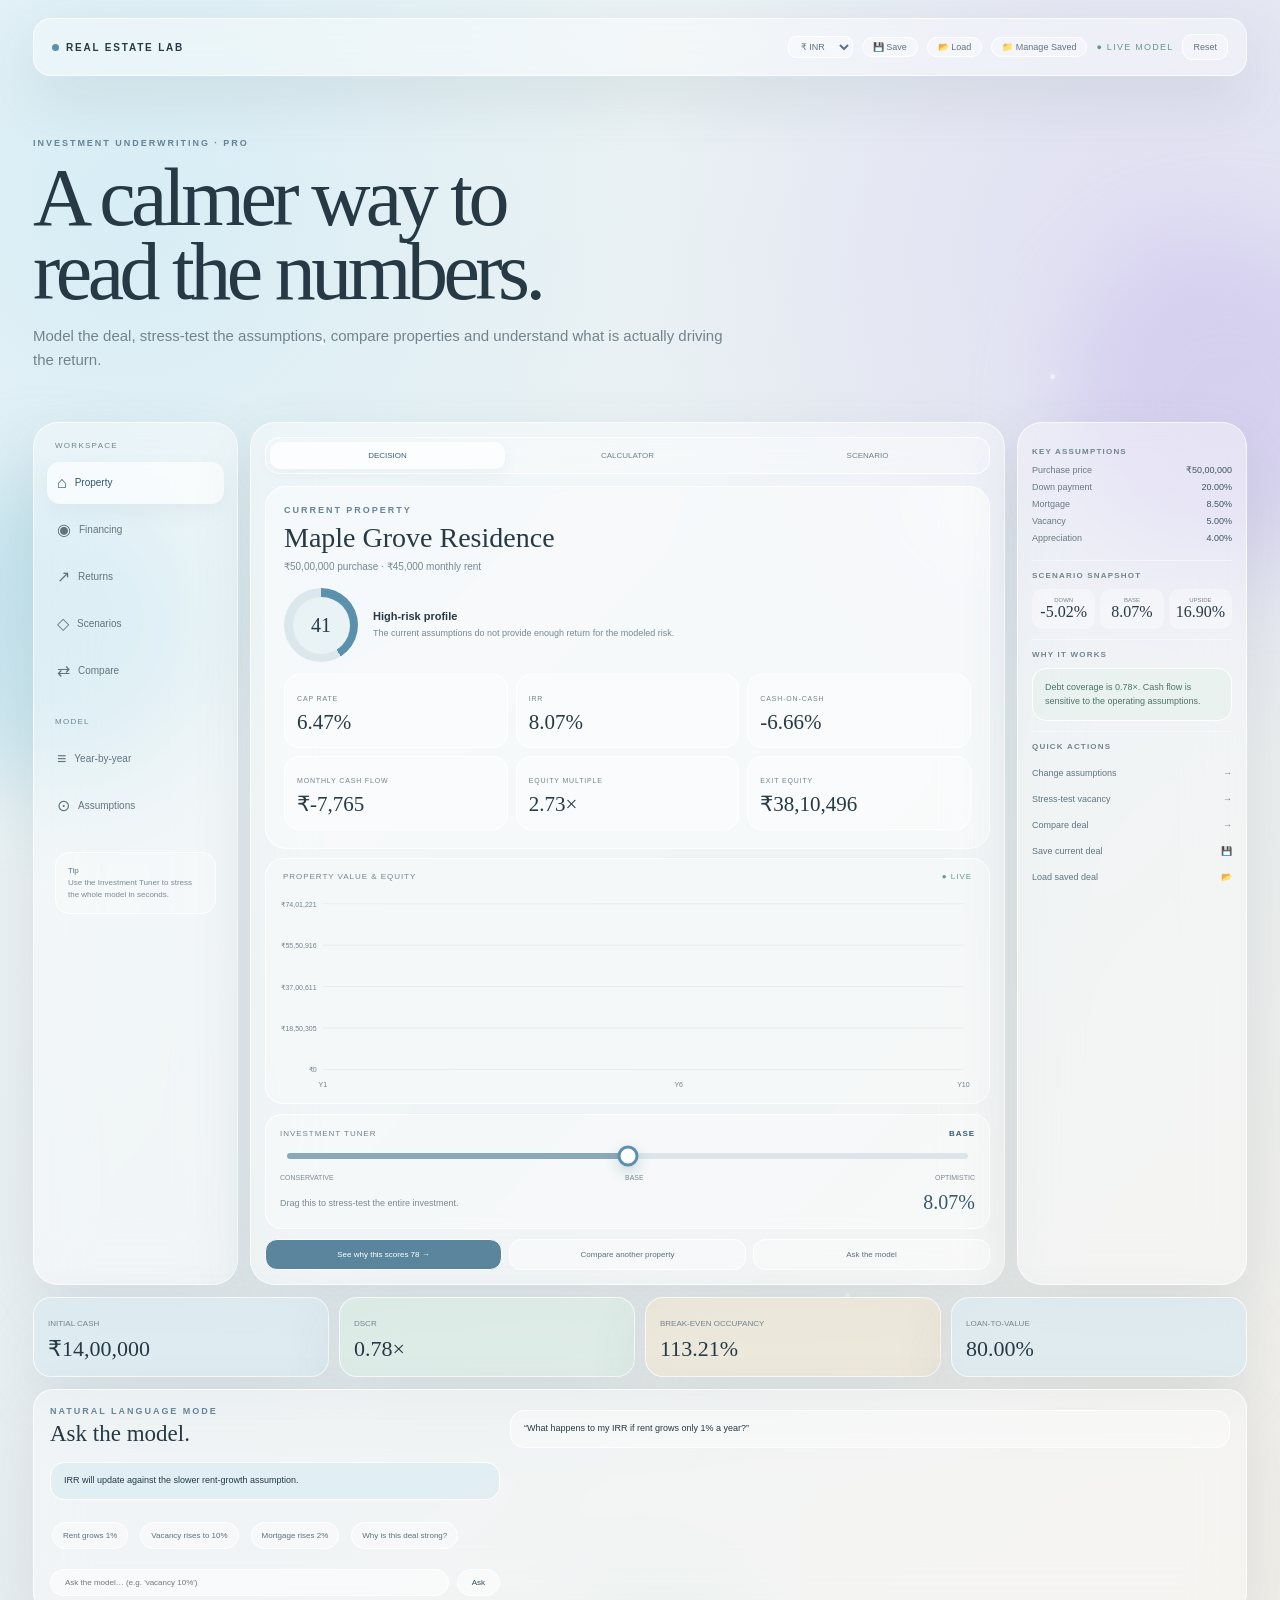
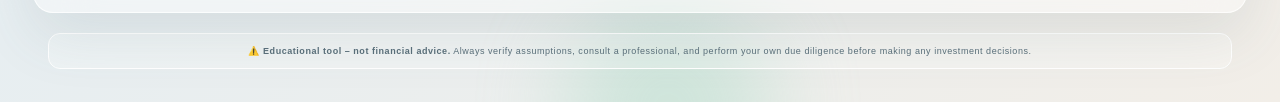
==== index.html @ f10319e3 "Update index.html" ====
<!doctype html>
<html lang="en">
<head>
<meta charset="utf-8">
<meta name="viewport" content="width=device-width,initial-scale=1">
<meta name="description" content="Glass Finance real estate investment underwriting and ROI analyzer.">
<title>Real Estate Investment Analyzer · Glass Finance</title>
<link rel="stylesheet" href="style.css">
</head>
<body>
<div class="scene">
  <div class="orb o1"></div><div class="orb o2"></div><div class="orb o3"></div>
  <div class="particle p1"></div><div class="particle p2"></div><div class="particle p3"></div>
  <div class="particle p4"></div><div class="particle p5"></div>

  <div class="wrap">
    <header class="nav glass">
  <div class="brand"><i></i>REAL ESTATE LAB</div>
  <div class="nav-right">
    <select id="currencySelect" style="background:#ffffff55; border:1px solid #fff; border-radius:8px; padding:4px 8px; font-size:9px; color:#5f7480;">
      <option value="₹">₹ INR</option>
      <option value="$">$ USD</option>
      <option value="€">€ EUR</option>
      <option value="£">£ GBP</option>
    </select>
    <button id="saveDealHeader" class="ghost" style="padding:4px 10px;">💾 Save</button>
    <button id="loadDealHeader" class="ghost" style="padding:4px 10px;">📂 Load</button>
    <button id="manageSaved" class="ghost" style="padding:4px 10px;">📁 Manage Saved</button>
    <span id="saveStatus">● LIVE MODEL</span>
    <button id="reset" class="ghost">Reset</button>
  </div>
</header>

    <section class="hero">
      <div class="eyebrow">INVESTMENT UNDERWRITING · PRO</div>
      <h1>A calmer way to<br>read the numbers.</h1>
      <p>Model the deal, stress-test the assumptions, compare properties and understand what is actually driving the return.</p>
    </section>

    <div class="mobile-tabs">
      <button class="active" data-section="property">⌂<span>Property</span></button>
      <button data-section="finance">◉<span>Finance</span></button>
      <button data-section="returns">↗<span>Returns</span></button>
      <button data-section="scenarios">◇<span>Scenarios</span></button>
      <button data-section="compare">⇄<span>Compare</span></button>
    </div>

    <div class="app-shell">
      <aside class="glass rail">
        <div class="rail-title">WORKSPACE</div>
        <button class="navitem active" data-section="property"><b>⌂</b>Property</button>
        <button class="navitem" data-section="finance"><b>◉</b>Financing</button>
        <button class="navitem" data-section="returns"><b>↗</b>Returns</button>
        <button class="navitem" data-section="scenarios"><b>◇</b>Scenarios</button>
        <button class="navitem" data-section="compare"><b>⇄</b>Compare</button>
        <div class="rail-title lower">MODEL</div>
        <button class="navitem" data-section="yearly"><b>≡</b>Year-by-year</button>
        <button class="navitem" data-section="assumptions"><b>⊙</b>Assumptions</button>
        <div class="rail-hint">Tip<br><span>Use the Investment Tuner to stress the whole model in seconds.</span></div>
      </aside>

      <main class="glass center">
        <div class="mode">
          <button class="modebtn on" data-mode="decision">DECISION</button>
          <button class="modebtn" data-mode="calculator">CALCULATOR</button>
          <button class="modebtn" data-mode="scenario">SCENARIO</button>
        </div>

        <section class="view" data-view="decision">
          <div class="hero-card">
            <div class="eyebrow2">CURRENT PROPERTY</div>
            <div class="deal-title" id="dealTitle">Maple Grove Residence</div>
            <div class="deal-sub" id="dealSub">₹50L purchase · ₹45K monthly rent</div>
            <div class="score-row">
              <div class="score" id="scoreRing"><span id="scoreValue">78</span></div>
              <div class="score-copy"><b id="scoreLabel">Strong investment profile</b><span id="scoreReason">Cash flow, leverage and returns are currently working together.</span></div>
            </div>
            <div class="metrics">
              <div class="metric"><span title="Net Operating Income divided by purchase price">CAP RATE</span><strong id="cap">—</strong></div>
              <div class="metric"><span title="Internal Rate of Return over the hold period">IRR</span><strong id="irr">—</strong></div>
              <div class="metric"><span title="First-year cash flow divided by initial equity">CASH-ON-CASH</span><strong id="coc">—</strong></div>
              <div class="metric"><span title="Average monthly cash flow in year 1">MONTHLY CASH FLOW</span><strong id="cashflow">—</strong></div>
              <div class="metric"><span title="Total cash received divided by total cash invested">EQUITY MULTIPLE</span><strong id="multiple">—</strong></div>
              <div class="metric"><span title="Equity after selling the property at exit">EXIT EQUITY</span><strong id="equity">—</strong></div>
            </div>
          </div>

          <div class="chart-card">
            <div class="chart-head"><span>PROPERTY VALUE & EQUITY</span><span id="chartLabel">● LIVE</span></div>
            <div id="chart" class="chart"></div>
          </div>

          <div class="tuner">
            <div class="controlhead"><span>INVESTMENT TUNER</span><b id="tunerLabel">BASE CASE</b></div>
            <div class="slider"><input id="tuner" type="range" min="0" max="100" value="50" aria-label="Investment scenario tuner"><i class="knob"></i></div>
            <div class="slider-labels"><span>CONSERVATIVE</span><span>BASE</span><span>OPTIMISTIC</span></div>
            <div class="tuner-summary"><span id="tunerText">Drag this to stress-test the entire investment.</span><strong id="tunerIrr">—</strong></div>
          </div>

          <div class="quick-actions">
            <button class="primary" id="whyScore">See why this scores 78 →</button>
            <button id="openCompare">Compare another property</button>
            <button id="askModel">Ask the model</button>
          </div>

          <div id="insightPanel" class="insight-panel hidden"></div>
        </section>

        <section class="view hidden" data-view="calculator">
          <div class="section-heading"><div><span>TRADITIONAL MODEL</span><h2>All assumptions, one place.</h2></div><small>Changes update everything instantly.</small></div>
          <div class="form-grid" id="calculatorFields"></div>
        </section>

        <section class="view hidden" data-view="scenario">
          <div class="section-heading"><div><span>SCENARIO LAB</span><h2>See the range before you commit.</h2></div><small>Conservative · Base · Optimistic</small></div>
          <div id="scenarioCards" class="scenario-grid"></div>
          <div class="sensitivity glass-inset">
            <div class="section-heading compact"><div><span>SENSITIVITY</span><h3>What moves the return most?</h3></div></div>
            <div id="sensitivityRows"></div>
          </div>
        </section>

        <section class="view hidden" data-view="compare">
          <div class="section-heading"><div><span>DEAL COMPARISON</span><h2>Which property wins?</h2></div><button id="copyDeal" class="smallbtn">Copy current deal</button></div>
          <div class="compare-grid">
            <div class="property-card">
              <div class="property-head"><span>PROPERTY A</span><button data-edit="A">Edit</button></div>
              <h3 id="compareAName">Current Property</h3>
              <div class="compare-metrics">
                <div><span>IRR</span><b id="aIrr">—</b></div><div><span>CAP</span><b id="aCap">—</b></div><div><span>CASH FLOW</span><b id="aCash">—</b></div><div><span>EQUITY</span><b id="aEquity">—</b></div>
              </div>
            </div>
            <div class="property-card">
              <div class="property-head"><span>PROPERTY B</span><button data-edit="B">Edit</button></div>
              <h3 id="compareBName">Harbor View</h3>
              <div class="compare-metrics">
                <div><span>IRR</span><b id="bIrr">—</b></div><div><span>CAP</span><b id="bCap">—</b></div><div><span>CASH FLOW</span><b id="bCash">—</b></div><div><span>EQUITY</span><b id="bEquity">—</b></div>
              </div>
            </div>
          </div>
          <div class="winner" id="winner">Analyzing both deals…</div>
        </section>

        <section class="view hidden" data-view="yearly">
          <div class="section-heading"><div><span>MODEL OUTPUT</span><h2>Year-by-year underwriting.</h2></div><small id="yearCount">—</small></div>
          <div class="table-scroll"><table><thead><tr><th>Year</th><th>Property</th><th>Gross Rent</th><th>NOI</th><th>Debt Balance</th><th>Equity</th><th>Cash Flow</th></tr></thead><tbody id="rows"></tbody></table></div>
          <div class="chart-card" style="margin-top:15px;">
            <div class="chart-head"><span>ANNUAL CASH FLOW & NOI</span><span id="chart2Label">● LIVE</span></div>
            <div id="chart2" class="chart"></div>
          </div>
        </section>

        <section class="view hidden" data-view="assumptions">
          <div class="section-heading"><div><span>ASSUMPTION MAP</span><h2>Everything driving the model.</h2></div></div>
          <div class="assumption-map" id="assumptionMap"></div>
        </section>
      </main>

      <aside class="glass right">
        <div class="right-section">
          <h3>KEY ASSUMPTIONS</h3>
          <div id="keyAssumptions"></div>
        </div>
        <div class="right-section">
          <h3>SCENARIO SNAPSHOT</h3>
          <div class="mini-scenarios" id="miniScenarios"></div>
        </div>
        <div class="right-section">
          <h3>WHY IT WORKS</h3>
          <div class="insight" id="whyItWorks">Calculating…</div>
        </div>
        <div class="right-section">
          <h3>QUICK ACTIONS</h3>
          <button class="right-action" data-jump="calculator">Change assumptions <b>→</b></button>
          <button class="right-action" data-jump="scenario">Stress-test vacancy <b>→</b></button>
          <button class="right-action" data-jump="compare">Compare deal <b>→</b></button>
          <button class="right-action" id="saveDeal">Save current deal <b>💾</b></button>
          <button class="right-action" id="loadDeal">Load saved deal <b>📂</b></button>
        </div>
      </aside>
    </div>

    <div class="bottom-metrics">
      <div class="glass tile blue"><span title="Total cash invested upfront">INITIAL CASH</span><strong id="initialCash">—</strong></div>
      <div class="glass tile green"><span title="Debt Service Coverage Ratio (NOI / debt service)">DSCR</span><strong id="dscr">—</strong></div>
      <div class="glass tile gold"><span title="Minimum occupancy needed to break even">BREAK-EVEN OCCUPANCY</span><strong id="breakEven">—</strong></div>
      <div class="glass tile blue"><span title="Loan amount divided by purchase price">LOAN-TO-VALUE</span><strong id="ltv">—</strong></div>
    </div>

    <div class="natural glass">
      <div><div class="eyebrow2">NATURAL LANGUAGE MODE</div><h3>Ask the model.</h3></div>
      <div class="question" id="questionText">“What happens to my IRR if rent grows only 1% a year?”</div>
      <div class="answer" id="answerText">IRR will update against the slower rent-growth assumption.</div>
      <div class="chips" style="display:flex; gap:8px; flex-wrap:wrap; margin-top:10px;">
        <button data-query="rent">Rent grows 1%</button>
        <button data-query="vacancy">Vacancy rises to 10%</button>
        <button data-query="rate">Mortgage rises 2%</button>
        <button data-query="why">Why is this deal strong?</button>
      </div>
      <div style="display:flex; gap:8px; margin-top:8px;">
        <input id="chatInput" type="text" placeholder="Ask the model… (e.g. 'vacancy 10%')" style="flex:1; border:1px solid #fff; background:#ffffff80; border-radius:18px; padding:8px 14px; font-size:8px; color:#314b58; outline:none;">
        <button id="chatSend" style="border:1px solid #fff; background:#ffffff80; border-radius:18px; padding:8px 14px; font-size:8px; color:#314b58; cursor:pointer;">Ask</button>
      </div>
    </div>

    <div class="note" style="background:#ffffff40; border-radius:12px; padding:12px; margin-top:20px; border:1px solid #fff; text-align:center; font-size:9px; color:#5a6f7a;">
      <strong>⚠️ Educational tool – not financial advice.</strong> Always verify assumptions, consult a professional, and perform your own due diligence before making any investment decisions.
    </div>
  </div>
</div>

<div id="modal" class="modal hidden"><div class="modal-backdrop"></div><div class="modal-card glass"><button id="closeModal" class="close">×</button><div id="modalContent"></div></div></div>
<script src="script.js"></script>
</body>
</html>
---- style.css ----
html, body {
  overflow-x: hidden;
  margin: 0;
  padding: 0;
}
.scene {
  min-height: 100vh;
  overflow: hidden;
}
.wrap {
  padding: 18px 18px 0 18px; /* reduce bottom padding */
}
.note {
  margin-bottom: 10px; /* reduce margin */
}
*{box-sizing:border-box}
:root{--ink:#263944;--muted:#73838c;--blue:#5c91ad;--green:#649b84;--gold:#a47b48;--line:#ffffffb8;--glass:#ffffff58;--soft:#e9f2f5}
body{margin:0;color:var(--ink);font-family:-apple-system,BlinkMacSystemFont,"Segoe UI",sans-serif;background:#e9f1f5}
button,input{font:inherit}
.scene{min-height:100vh;position:relative;overflow:hidden;background:radial-gradient(circle at 10% 12%,#d7edf5 0,transparent 28%),radial-gradient(circle at 91% 15%,#e0def3 0,transparent 28%),linear-gradient(135deg,#edf5f7,#e7eef1 55%,#f2eee8)}
.orb{position:absolute;border-radius:50%;filter:blur(45px);opacity:.42;pointer-events:none}.o1{width:310px;height:310px;background:#9dd4e7;left:-100px;top:28%;animation:d1 18s ease-in-out infinite alternate}.o2{width:330px;height:330px;background:#c6b9eb;right:-110px;top:14%;animation:d2 22s ease-in-out infinite alternate}.o3{width:210px;height:210px;background:#a5d8c3;left:44%;bottom:-110px;animation:d3 20s ease-in-out infinite alternate}
@keyframes d1{to{transform:translate(270px,-70px) scale(1.2)}}@keyframes d2{to{transform:translate(-230px,160px) scale(1.1)}}@keyframes d3{to{transform:translate(100px,-170px)}}
.particle{position:absolute;width:5px;height:5px;border-radius:50%;background:#fff8;box-shadow:0 0 12px #fff;animation:float 14s linear infinite}.p1{left:12%;top:70%}.p2{left:25%;top:20%;animation-duration:17s}.p3{left:66%;top:76%;animation-duration:15s}.p4{left:82%;top:22%;animation-duration:19s}.p5{left:53%;top:45%;animation-duration:18s}
@keyframes float{0%{transform:translateY(40px) translateX(0);opacity:0}15%{opacity:.8}85%{opacity:.55}100%{transform:translateY(-180px) translateX(35px);opacity:0}}
.wrap{position:relative;z-index:2;max-width:1250px;margin:auto;padding:18px}.glass{background:rgba(255,255,255,.39);border:1px solid var(--line);backdrop-filter:blur(28px);-webkit-backdrop-filter:blur(28px);box-shadow:0 22px 60px rgba(70,96,110,.12)}
.nav{height:58px;border-radius:18px;display:flex;align-items:center;justify-content:space-between;padding:0 18px}.brand{font-size:10px;font-weight:800;letter-spacing:.18em}.brand i{display:inline-block;width:7px;height:7px;border-radius:50%;background:var(--blue);margin-right:7px}.nav-right{display:flex;gap:9px;align-items:center}.nav-right span{font-size:9px;letter-spacing:.14em;color:var(--green)}.ghost,.smallbtn{border:1px solid #fff;background:#ffffff55;color:#5f7480;border-radius:10px;padding:7px 10px;font-size:9px;cursor:pointer}
.hero{padding:62px 0 34px}.eyebrow,.eyebrow2{font-size:9px;letter-spacing:.22em;color:#668596;font-weight:800}.hero h1{font:400 clamp(50px,7vw,82px)/.9 Georgia,serif;letter-spacing:-.055em;margin:13px 0}.hero p{max-width:700px;color:var(--muted);line-height:1.65;font-size:15px}
.app-shell{display:grid;grid-template-columns:205px minmax(0,1fr) 230px;gap:12px}.rail,.right,.center{border-radius:25px}.rail{padding:13px}.rail-title{font-size:8px;letter-spacing:.16em;color:#71838d;margin:5px 8px 12px}.rail-title.lower{margin-top:25px}.navitem{display:block;width:100%;border:0;text-align:left;padding:12px 10px;border-radius:13px;font-size:10px;color:#62747e;background:transparent;margin-bottom:4px;cursor:pointer}.navitem b{font-size:16px;margin-right:8px;font-weight:400;vertical-align:-2px}.navitem.active,.navitem:hover{background:#ffffffa8;color:#31566b;box-shadow:0 8px 20px #59788812}.rail-hint{margin:25px 8px 0;padding:12px;border-radius:14px;background:#ffffff45;border:1px solid #fff;font-size:8px;color:#597888;line-height:1.5}.rail-hint span{color:#7b8a92}
.center{padding:14px;min-width:0}.mode{display:flex;gap:5px;background:#ffffff45;border:1px solid #fff;padding:4px;border-radius:14px;margin-bottom:12px}.modebtn{flex:1;border:0;background:transparent;border-radius:10px;padding:9px;font-size:8px;color:#71818b;cursor:pointer}.modebtn.on{background:#ffffffb8;color:#355e74;box-shadow:0 5px 15px #536f7e10}
.hero-card{padding:18px;border-radius:21px;background:#ffffff62;border:1px solid #fff;position:relative;overflow:hidden}.hero-card:after{content:"";position:absolute;width:160px;height:160px;border-radius:50%;background:#fff6;filter:blur(35px);right:-70px;top:-70px;pointer-events:none}.deal-title{font:400 28px Georgia,serif;margin:7px 0}.deal-sub{font-size:10px;color:#788891}.score-row{display:flex;align-items:center;gap:15px;margin-top:16px}.score{width:74px;height:74px;border-radius:50%;background:conic-gradient(var(--blue) 0 78%,#dce7eb 78%);display:grid;place-items:center;position:relative;transition:.5s}.score:after{content:"";position:absolute;width:57px;height:57px;border-radius:50%;background:#e9f2f5}.score span{position:relative;z-index:2;font:400 20px Georgia,serif}.score-copy b{display:block;font-size:11px}.score-copy span{font-size:9px;color:#778892}.metrics{display:grid;grid-template-columns:repeat(3,1fr);gap:8px;margin-top:12px}.metric{padding:12px;border-radius:15px;background:#ffffff55;border:1px solid #fff;transition:.3s}.metric:hover{transform:translateY(-2px);background:#ffffff78}.metric span{font-size:7px;letter-spacing:.12em;color:#73838c}.metric strong{display:block;font:400 21px Georgia,serif;margin-top:5px;white-space:nowrap;overflow:hidden;text-overflow:ellipsis}
.chart-card{margin-top:9px;border-radius:18px;background:#ffffff48;border:1px solid #fff;padding:10px}.chart-head{display:flex;justify-content:space-between;padding:3px 7px 7px;font-size:8px;letter-spacing:.12em;color:#72848d}.chart-head span:last-child{color:var(--green)}.chart{height:205px}.chart svg{width:100%;height:100%}.gridline{stroke:#66818e20}.path,.eq{fill:none;stroke-linecap:round;stroke-linejoin:round;stroke-dasharray:1000;stroke-dashoffset:1000;animation:draw 4.5s ease-out infinite alternate}.path{stroke:var(--blue);stroke-width:4;filter:drop-shadow(0 3px 7px #5c91ad55)}.eq{stroke:var(--green);stroke-width:3;animation-delay:.45s}@keyframes draw{to{stroke-dashoffset:0}}
.tuner{margin-top:10px;padding:14px;border-radius:16px;background:#ffffff55;border:1px solid #fff}.controlhead{display:flex;justify-content:space-between;font-size:8px;letter-spacing:.12em;color:#71818a}.controlhead b{color:#355e74}.slider{height:6px;border-radius:6px;background:linear-gradient(90deg,#8aa9ba 0 50%,#dce6ea 50%);margin:15px 7px;position:relative}.slider input{position:absolute;inset:-10px 0;width:100%;opacity:0;cursor:pointer}.knob{position:absolute;left:50%;top:50%;transform:translate(-50%,-50%);width:21px;height:21px;border-radius:50%;background:#fff;border:3px solid var(--blue);box-shadow:0 5px 13px #4f788a44;pointer-events:none}.slider-labels{display:flex;justify-content:space-between;font-size:7px;color:#7b8991}.tuner-summary{display:flex;justify-content:space-between;gap:12px;align-items:center;margin-top:10px;font-size:9px;color:#778892}.tuner-summary strong{font:400 20px Georgia,serif;color:#365b6e}.quick-actions{display:grid;grid-template-columns:1fr 1fr 1fr;gap:7px;margin-top:10px}.quick-actions button{border:1px solid #fff;background:#ffffff5c;border-radius:12px;padding:10px;color:#5d707b;font-size:8px;cursor:pointer}.quick-actions .primary{background:#5a859c;color:white}
.right{padding:14px}.right-section{padding:10px 0;border-bottom:1px solid #fff7}.right-section:last-child{border:0}.right h3{font-size:8px;letter-spacing:.15em;color:#72848d;margin:0 0 9px}.field{display:flex;justify-content:space-between;align-items:center;font-size:9px;color:#687983;margin:7px 0}.field b{font-weight:500;color:#3f5663}.insight{padding:12px;border-radius:14px;background:#e5f1ec9e;border:1px solid #fff;color:#4c7565;font-size:9px;line-height:1.5}.right-action{display:flex;justify-content:space-between;width:100%;border:0;background:transparent;color:#5f7580;font-size:9px;padding:8px 0;cursor:pointer}.right-action b{font-weight:500}
.bottom-metrics{display:grid;grid-template-columns:repeat(4,1fr);gap:10px;margin-top:12px}.tile{padding:14px;border-radius:18px}.tile span{font-size:8px;color:#74858e}.tile strong{display:block;font:400 22px Georgia,serif;margin-top:6px}.tile.blue{background:#dcebf1b8}.tile.green{background:#dcece5b8}.tile.gold{background:#eee6d5b8}
.natural{margin-top:12px;border-radius:20px;padding:16px;display:grid;grid-template-columns:1fr 1.6fr;gap:10px;align-items:center}.natural h3{font:400 23px Georgia,serif;margin:5px 0}.question,.answer{padding:11px 13px;border-radius:14px;font-size:9px;line-height:1.5}.question{background:#ffffff5d;border:1px solid #fff}.answer{background:#dcecf1b8;border:1px solid #fff}.chips{grid-column:1/-1}.chips button{border:1px solid #fff;background:#ffffff5d;color:#5d707b;border-radius:18px;padding:8px 10px;font-size:8px;margin:2px;cursor:pointer}
.section-heading{display:flex;justify-content:space-between;align-items:end;margin:4px 4px 14px}.section-heading>div>span{font-size:8px;letter-spacing:.16em;color:#71838d}.section-heading h2{font:400 29px Georgia,serif;margin:5px 0 0}.section-heading h3{font:400 22px Georgia,serif;margin:5px 0 0}.section-heading small{font-size:8px;color:#788992}.section-heading.compact{margin-bottom:8px}
.form-grid{display:grid;grid-template-columns:repeat(2,1fr);gap:10px}.form-section{padding:15px;border-radius:17px;background:#ffffff55;border:1px solid #fff}.form-section h3{font-size:8px;letter-spacing:.15em;color:#6d8290;margin:0 0 12px}.input-row{margin-bottom:9px}.input-row label{display:block;font-size:8px;color:#6d7f89;margin-bottom:5px}.input-row input{width:100%;border:1px solid #fff;background:#ffffff80;color:#314b58;border-radius:10px;padding:9px;outline:none}.input-row input:focus{background:#fff;border-color:#9db8c5}
.scenario-grid{display:grid;grid-template-columns:repeat(3,1fr);gap:9px}.scenario-card{padding:16px;border-radius:19px;background:#ffffff58;border:1px solid #fff}.scenario-card h3{font:400 23px Georgia,serif;margin:0 0 4px}.scenario-card .big{font:400 31px Georgia,serif;margin:10px 0 2px}.scenario-card small{font-size:8px;color:#74858e}.scenario-row{display:flex;justify-content:space-between;border-top:1px solid #fff9;padding:8px 0;font-size:8px;color:#71818b}.scenario-row b{color:#3d5562}.glass-inset{margin-top:10px;padding:14px;border-radius:19px;background:#ffffff38;border:1px solid #fff}.sensitivity-row{display:grid;grid-template-columns:150px 1fr 70px;gap:10px;align-items:center;margin:9px 0;font-size:8px;color:#687a84}.bar{height:7px;border-radius:7px;background:#dbe6ea;overflow:hidden}.bar i{display:block;height:100%;background:var(--blue);border-radius:7px}
.compare-grid{display:grid;grid-template-columns:1fr 1fr;gap:10px}.property-card{padding:17px;border-radius:20px;background:#ffffff55;border:1px solid #fff}.property-head{display:flex;justify-content:space-between;font-size:8px;letter-spacing:.13em;color:#71838d}.property-head button{border:0;background:transparent;color:#557b8f;font-size:8px}.property-card h3{font:400 25px Georgia,serif;margin:9px 0 15px}.compare-metrics{display:grid;grid-template-columns:1fr 1fr;gap:8px}.compare-metrics div{padding:11px;border-radius:13px;background:#ffffff55}.compare-metrics span{font-size:7px;color:#74858e}.compare-metrics b{display:block;font:400 20px Georgia,serif;margin-top:4px}.winner{margin-top:10px;padding:13px;border-radius:15px;background:#dcece5b8;color:#4d7565;font-size:9px}
.table-scroll{overflow:auto;border:1px solid #fff;border-radius:14px;background:#ffffff45}table{width:100%;border-collapse:collapse;min-width:680px;font-size:8px}th,td{padding:11px 8px;border-bottom:1px solid #fff9;text-align:right}th:first-child,td:first-child{text-align:left}th{color:#6f818b;background:#ffffff35;font-weight:500}td{color:#405762}tr:last-child td{border-bottom:0}
.assumption-map{display:grid;grid-template-columns:repeat(2,1fr);gap:9px}.assump{padding:13px;border-radius:16px;background:#ffffff55;border:1px solid #fff}.assump h3{font-size:8px;letter-spacing:.13em;color:#71838d;margin:0 0 10px}.assump-row{display:flex;justify-content:space-between;padding:6px 0;border-bottom:1px solid #fff8;font-size:8px}.assump-row:last-child{border:0}
.mini-scenarios{display:grid;grid-template-columns:repeat(3,1fr);gap:5px}.mini{padding:8px 5px;border-radius:10px;background:#ffffff55;text-align:center}.mini span{display:block;font-size:6px;color:#74858e}.mini b{font:400 16px Georgia,serif}.note{text-align:center;color:#7a8991;font-size:8px;letter-spacing:.06em;margin:15px}.hidden{display:none!important}
.mobile-tabs{display:none}.modal{position:fixed;inset:0;z-index:50}.modal-backdrop{position:absolute;inset:0;background:#31495555;backdrop-filter:blur(8px)}.modal-card{position:relative;max-width:560px;margin:12vh auto;padding:24px;border-radius:24px}.close{position:absolute;right:14px;top:12px;border:0;background:#ffffff66;border-radius:50%;width:28px;height:28px;color:#55717f;cursor:pointer}.modal-card h2{font:400 30px Georgia,serif;margin:0 0 9px}.modal-card p{font-size:10px;color:#6f818b;line-height:1.7}.modal-card ul{font-size:10px;color:#536b77;line-height:1.9}
@media(max-width:1050px){.app-shell{grid-template-columns:180px minmax(0,1fr)}.right{display:none}.bottom-metrics{grid-template-columns:repeat(4,1fr)}}
@media(max-width:760px){.wrap{padding:12px}.hero{padding:45px 0 27px}.app-shell{display:block}.rail{display:none}.mobile-tabs{display:flex;gap:5px;margin-bottom:9px;overflow:auto}.mobile-tabs button{flex:1;min-width:65px;border:1px solid #fff;background:#ffffff55;color:#647782;border-radius:12px;padding:8px 5px;font-size:14px}.mobile-tabs button span{display:block;font-size:7px;margin-top:3px}.mobile-tabs button.active{background:#ffffffb8;color:#355e74}.metrics{grid-template-columns:repeat(2,1fr)}.quick-actions{grid-template-columns:1fr}.bottom-metrics{grid-template-columns:1fr 1fr}.natural{grid-template-columns:1fr}.chips{grid-column:auto}.form-grid,.scenario-grid,.compare-grid,.assumption-map{grid-template-columns:1fr}.section-heading{display:block}.section-heading small{display:block;margin-top:5px}.chart{height:180px}}
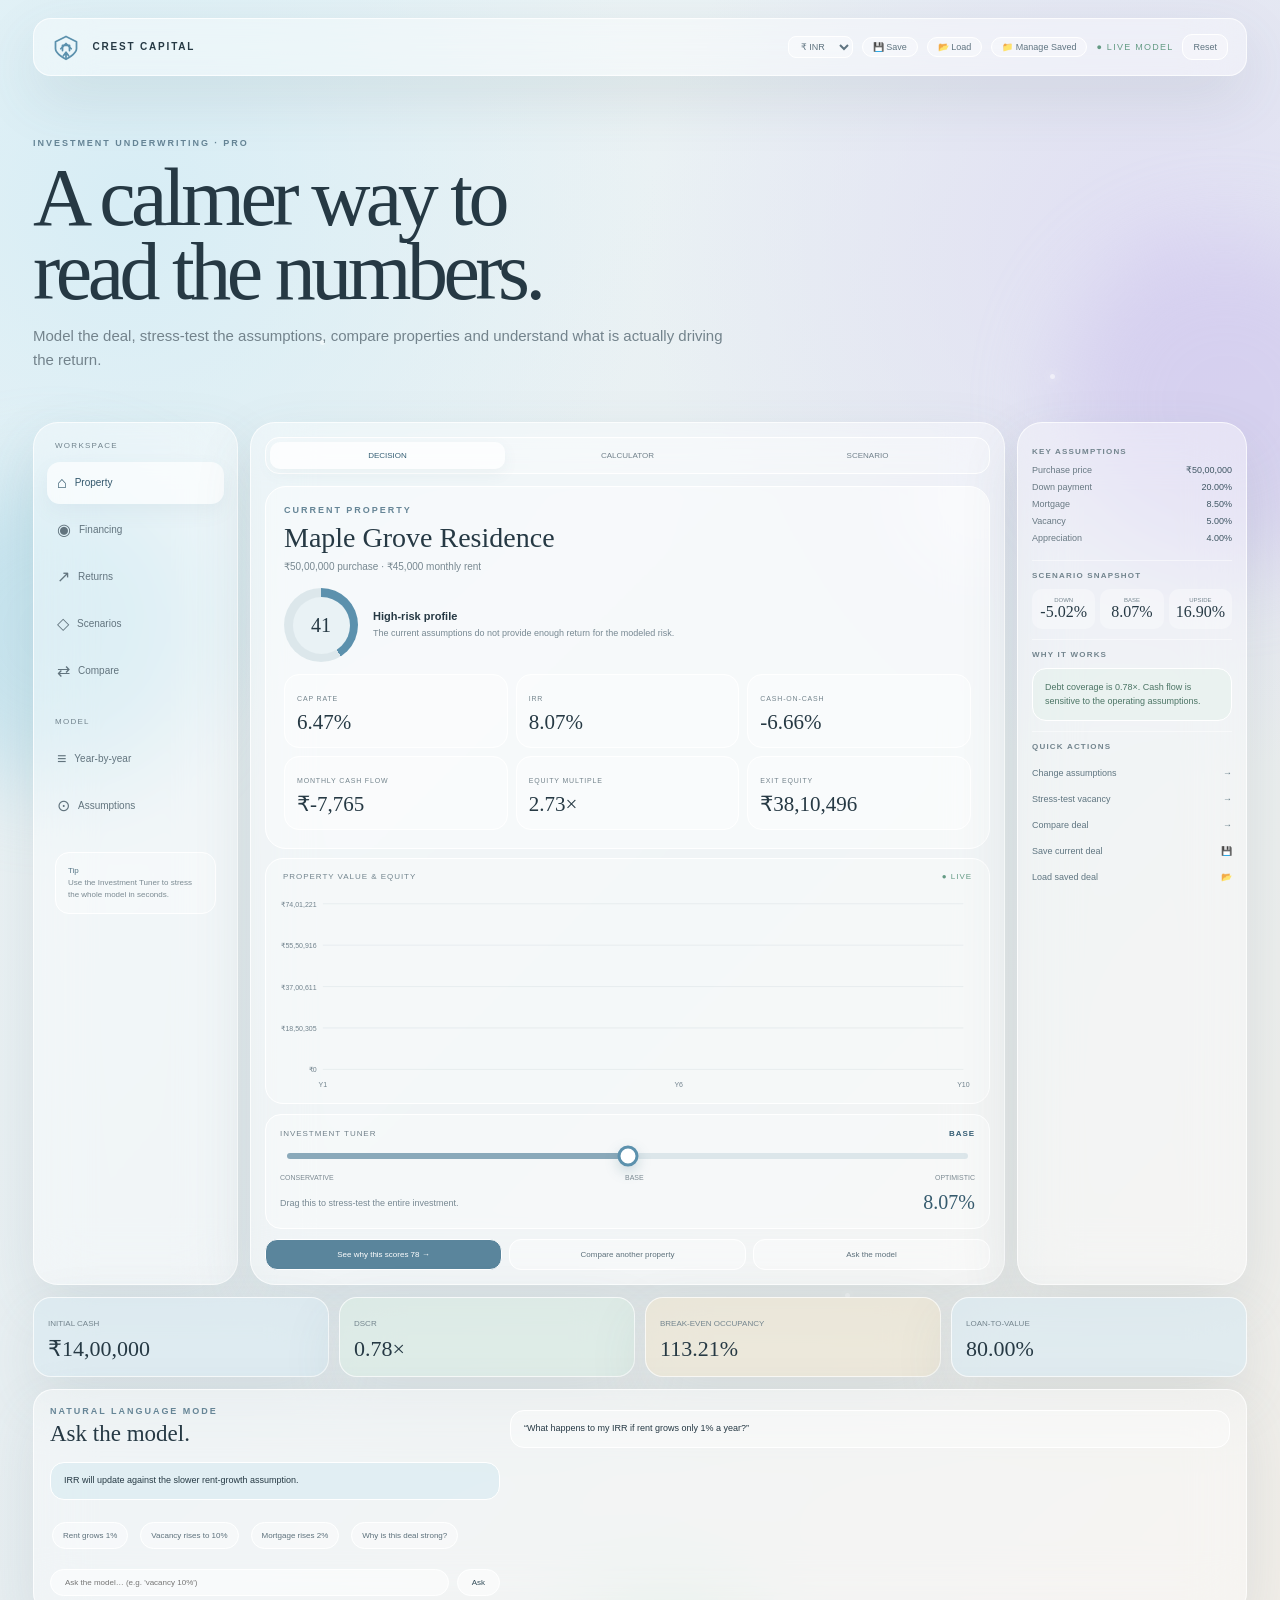
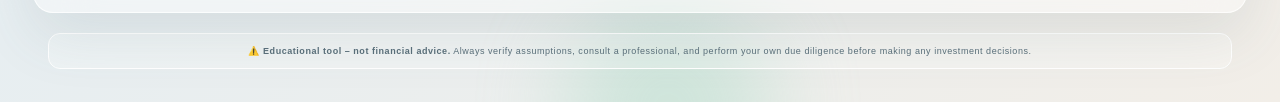
==== commit c8e43f54: "Update index.html" ====
--- a/index.html
+++ b/index.html
@@ -12,10 +12,22 @@
   <div class="orb o1"></div><div class="orb o2"></div><div class="orb o3"></div>
   <div class="particle p1"></div><div class="particle p2"></div><div class="particle p3"></div>
   <div class="particle p4"></div><div class="particle p5"></div>
+  <!-- Data flow lines (for animation F) -->
+  <div class="flow-line"></div>
+  <div class="flow-line" style="animation-delay:2s; width:70%; left:10%;"></div>
+  <div class="flow-line" style="animation-delay:4s; width:50%; left:60%;"></div>
 
   <div class="wrap">
     <header class="nav glass">
-  <div class="brand"><i></i>REAL ESTATE LAB</div>
+  <div class="brand">
+  <svg width="28" height="28" viewBox="0 0 32 32" fill="none" stroke="currentColor" stroke-width="2" stroke-linecap="round" stroke-linejoin="round" style="display:inline-block; vertical-align:middle; margin-right:8px; color:var(--blue);">
+    <path d="M16 4 L4 10 L4 18 C4 24 16 30 16 30 C16 30 28 24 28 18 L28 10 L16 4Z" />
+    <path d="M12 20 L12 14 L20 14 L20 20" />
+    <path d="M10 18 L16 12 L22 18" />
+    <path d="M16 22 L16 28 M13 26 L16 22 L19 26" />
+  </svg>
+  CREST CAPITAL
+</div>
   <div class="nav-right">
     <select id="currencySelect" style="background:#ffffff55; border:1px solid #fff; border-radius:8px; padding:4px 8px; font-size:9px; color:#5f7480;">
       <option value="₹">₹ INR</option>
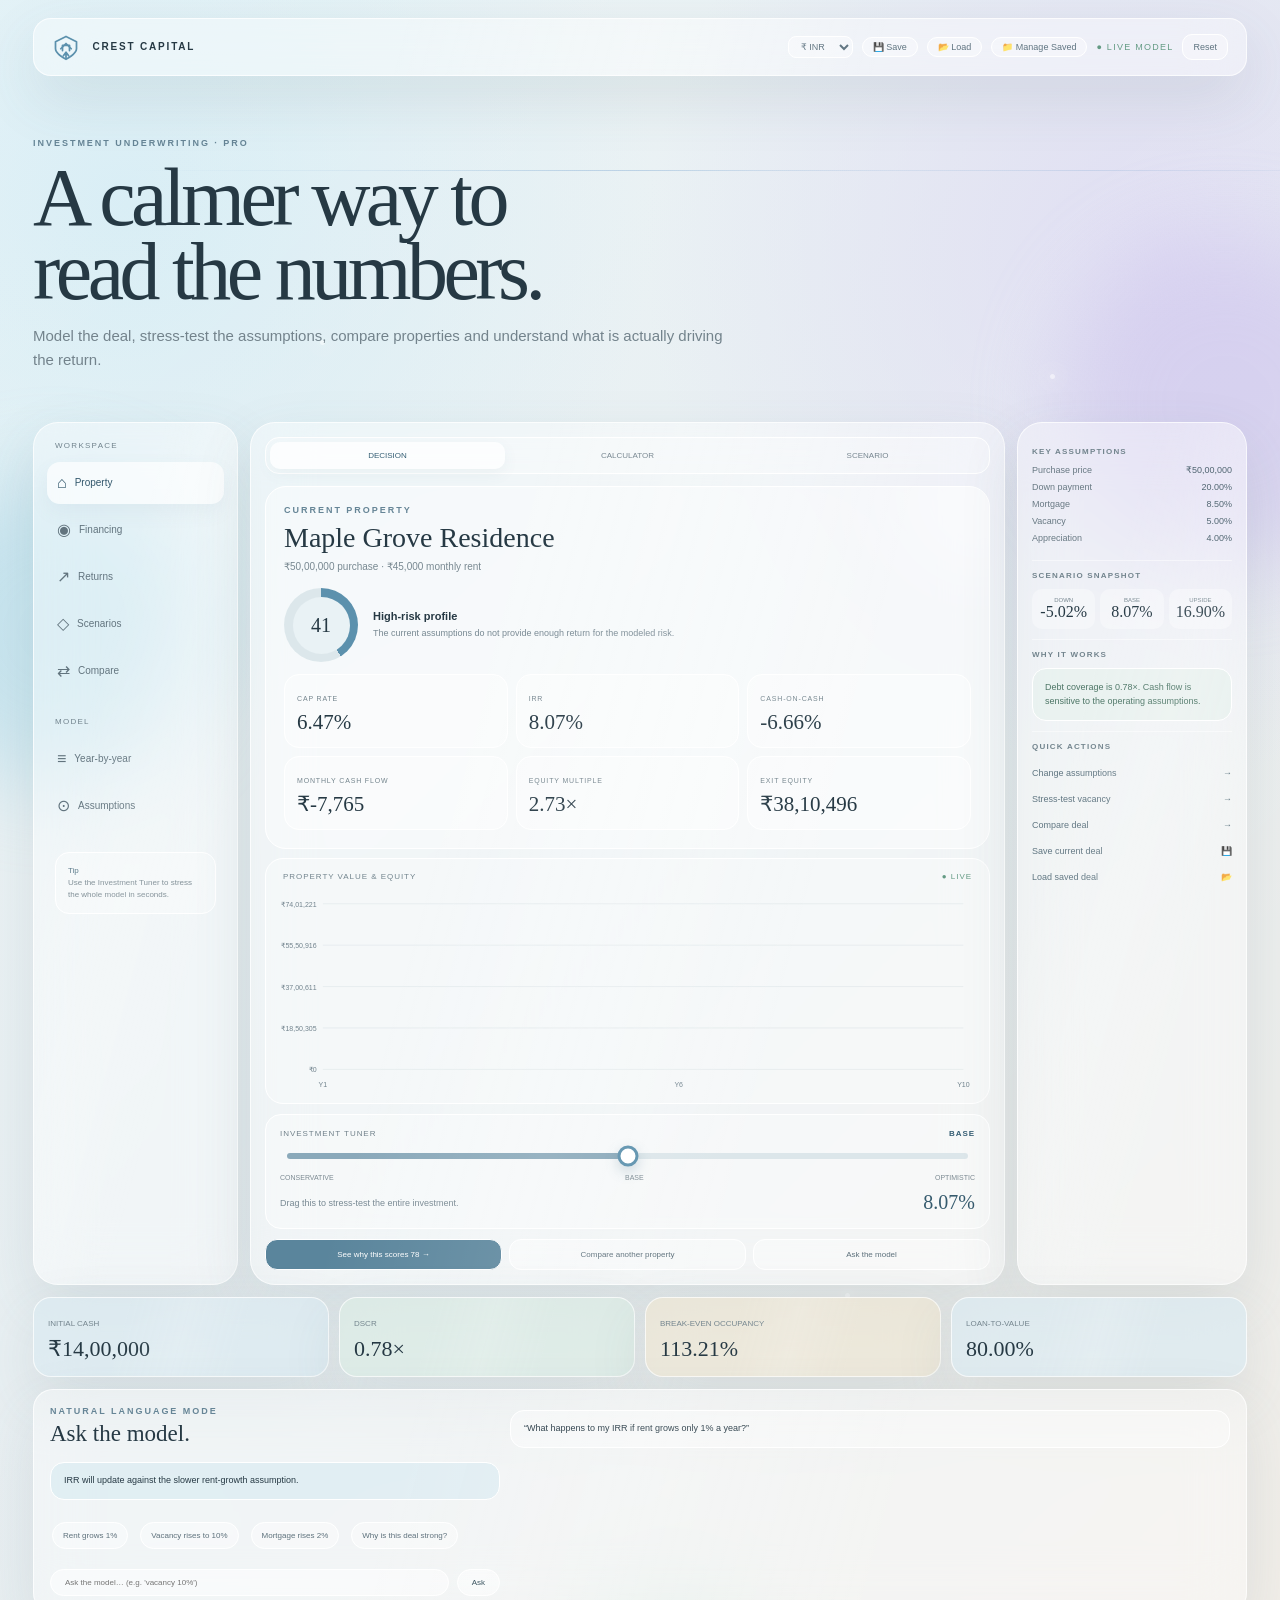
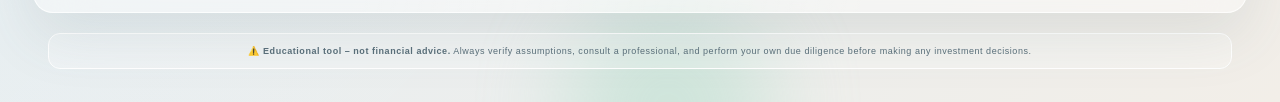
==== commit 212b9cbb: "Update index.html" ====
--- a/index.html
+++ b/index.html
@@ -87,14 +87,14 @@
               <div class="score" id="scoreRing"><span id="scoreValue">78</span></div>
               <div class="score-copy"><b id="scoreLabel">Strong investment profile</b><span id="scoreReason">Cash flow, leverage and returns are currently working together.</span></div>
             </div>
-            <div class="metrics">
-              <div class="metric"><span title="Net Operating Income divided by purchase price">CAP RATE</span><strong id="cap">—</strong></div>
-              <div class="metric"><span title="Internal Rate of Return over the hold period">IRR</span><strong id="irr">—</strong></div>
-              <div class="metric"><span title="First-year cash flow divided by initial equity">CASH-ON-CASH</span><strong id="coc">—</strong></div>
-              <div class="metric"><span title="Average monthly cash flow in year 1">MONTHLY CASH FLOW</span><strong id="cashflow">—</strong></div>
-              <div class="metric"><span title="Total cash received divided by total cash invested">EQUITY MULTIPLE</span><strong id="multiple">—</strong></div>
-              <div class="metric"><span title="Equity after selling the property at exit">EXIT EQUITY</span><strong id="equity">—</strong></div>
-            </div>
+           <div class="metrics">
+             <div class="metric hover-depth-card"><span>CAP RATE</span><strong id="cap">—</strong></div>
+             <div class="metric hover-depth-card"><span>IRR</span><strong id="irr">—</strong></div>
+             <div class="metric hover-depth-card"><span>CASH-ON-CASH</span><strong id="coc">—</strong></div>
+             <div class="metric hover-depth-card"><span>MONTHLY CASH FLOW</span><strong id="cashflow">—</strong></div>
+             <div class="metric hover-depth-card"><span>EQUITY MULTIPLE</span><strong id="multiple">—</strong></div>
+             <div class="metric hover-depth-card"><span>EXIT EQUITY</span><strong id="equity">—</strong></div>
+          </div>
           </div>
 
           <div class="chart-card">
--- a/style.css
+++ b/style.css
@@ -43,3 +43,95 @@
 .mobile-tabs{display:none}.modal{position:fixed;inset:0;z-index:50}.modal-backdrop{position:absolute;inset:0;background:#31495555;backdrop-filter:blur(8px)}.modal-card{position:relative;max-width:560px;margin:12vh auto;padding:24px;border-radius:24px}.close{position:absolute;right:14px;top:12px;border:0;background:#ffffff66;border-radius:50%;width:28px;height:28px;color:#55717f;cursor:pointer}.modal-card h2{font:400 30px Georgia,serif;margin:0 0 9px}.modal-card p{font-size:10px;color:#6f818b;line-height:1.7}.modal-card ul{font-size:10px;color:#536b77;line-height:1.9}
 @media(max-width:1050px){.app-shell{grid-template-columns:180px minmax(0,1fr)}.right{display:none}.bottom-metrics{grid-template-columns:repeat(4,1fr)}}
 @media(max-width:760px){.wrap{padding:12px}.hero{padding:45px 0 27px}.app-shell{display:block}.rail{display:none}.mobile-tabs{display:flex;gap:5px;margin-bottom:9px;overflow:auto}.mobile-tabs button{flex:1;min-width:65px;border:1px solid #fff;background:#ffffff55;color:#647782;border-radius:12px;padding:8px 5px;font-size:14px}.mobile-tabs button span{display:block;font-size:7px;margin-top:3px}.mobile-tabs button.active{background:#ffffffb8;color:#355e74}.metrics{grid-template-columns:repeat(2,1fr)}.quick-actions{grid-template-columns:1fr}.bottom-metrics{grid-template-columns:1fr 1fr}.natural{grid-template-columns:1fr}.chips{grid-column:auto}.form-grid,.scenario-grid,.compare-grid,.assumption-map{grid-template-columns:1fr}.section-heading{display:block}.section-heading small{display:block;margin-top:5px}.chart{height:180px}}
+/* ========================================================
+   CREST CAPITAL – PREMIUM ANIMATIONS (combo A–F)
+   ======================================================== */
+
+/* ---- A. Soft glow pulse for orbs ---- */
+.orb {
+  animation: pulseGlow 8s ease-in-out infinite alternate;
+}
+@keyframes pulseGlow {
+  0% { opacity: 0.35; transform: scale(1); }
+  100% { opacity: 0.6; transform: scale(1.08); }
+}
+/* Override existing orb animations to also include pulse */
+.o1 { animation: d1 18s ease-in-out infinite alternate, pulseGlow 8s ease-in-out infinite alternate; }
+.o2 { animation: d2 22s ease-in-out infinite alternate, pulseGlow 8s ease-in-out infinite alternate; }
+.o3 { animation: d3 20s ease-in-out infinite alternate, pulseGlow 8s ease-in-out infinite alternate; }
+
+/* ---- B. Gradient shimmer over .scene ---- */
+.scene::before {
+  content: '';
+  position: absolute;
+  inset: 0;
+  background: linear-gradient(135deg, rgba(255,255,255,0.08) 0%, transparent 30%, rgba(255,255,255,0.04) 60%, transparent 100%);
+  pointer-events: none;
+  z-index: 0;
+  animation: shimmer 14s linear infinite;
+}
+@keyframes shimmer {
+  0% { transform: translateX(-100%) scaleX(2); }
+  100% { transform: translateX(100%) scaleX(2); }
+}
+
+/* ---- C. Slow zoom / rotate on .scene ---- */
+.scene {
+  animation: breathe 30s ease-in-out infinite alternate;
+}
+@keyframes breathe {
+  0% { transform: scale(1) rotate(0deg); }
+  100% { transform: scale(1.02) rotate(1.2deg); }
+}
+
+/* ---- D. Floating particles with trails ---- */
+.particle {
+  box-shadow: 0 0 20px 8px rgba(255,255,255,0.15);
+  animation: float 14s linear infinite, trail 4s ease-in-out infinite alternate;
+}
+@keyframes trail {
+  0% { box-shadow: 0 0 10px 4px rgba(255,255,255,0.1); }
+  100% { box-shadow: 0 0 30px 12px rgba(255,255,255,0.25); }
+}
+
+/* ---- E. Glass reflection (moving highlight) ---- */
+.glass {
+  position: relative;
+  overflow: hidden;
+}
+.glass::after {
+  content: '';
+  position: absolute;
+  inset: 0;
+  background: linear-gradient(105deg, transparent 30%, rgba(255,255,255,0.12) 50%, transparent 70%);
+  pointer-events: none;
+  z-index: 1;
+  animation: glassReflect 10s ease-in-out infinite;
+  border-radius: inherit;
+}
+@keyframes glassReflect {
+  0% { transform: translateX(-100%) skewX(-20deg); }
+  100% { transform: translateX(100%) skewX(-20deg); }
+}
+
+/* ---- F. Data flow lines (thin glowing lines) ---- */
+.flow-line {
+  position: absolute;
+  height: 1px;
+  background: linear-gradient(90deg, transparent, rgba(100, 150, 200, 0.2), transparent);
+  width: 40%;
+  left: 30%;
+  top: 10%;
+  animation: flowUp 12s linear infinite;
+  pointer-events: none;
+  z-index: 0;
+}
+.flow-line:nth-child(1) { top: 10%; width: 40%; left: 30%; }
+.flow-line:nth-child(2) { top: 30%; width: 30%; left: 10%; animation-duration: 14s; }
+.flow-line:nth-child(3) { top: 60%; width: 50%; left: 50%; animation-duration: 18s; }
+@keyframes flowUp {
+  0% { transform: translateY(80vh) scaleX(0.5); opacity: 0; }
+  30% { opacity: 0.6; }
+  70% { opacity: 0.4; }
+  100% { transform: translateY(-100vh) scaleX(1.2); opacity: 0; }
+}
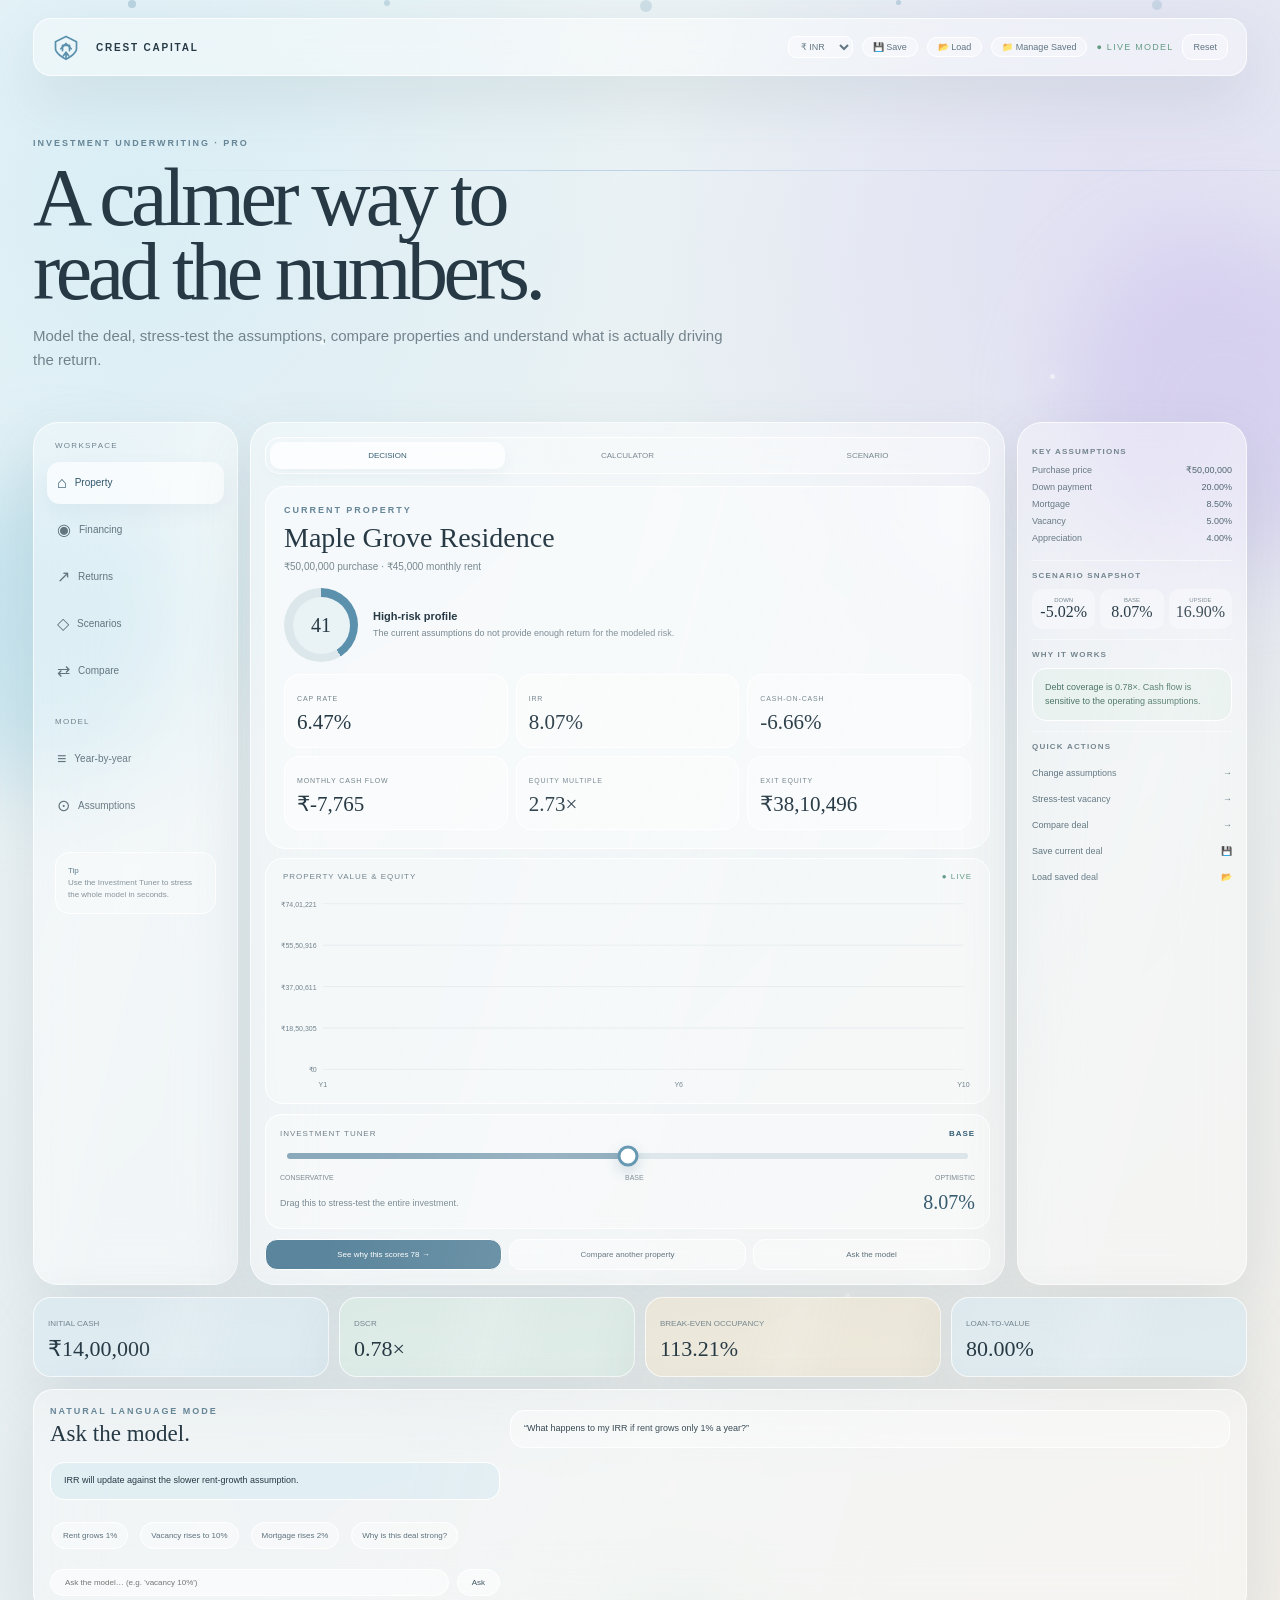
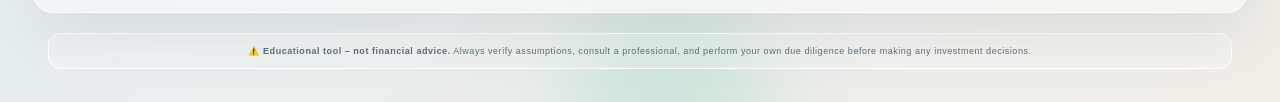
==== commit 8b8c6fec: "Update index.html" ====
--- a/index.html
+++ b/index.html
@@ -3,45 +3,59 @@
 <head>
 <meta charset="utf-8">
 <meta name="viewport" content="width=device-width,initial-scale=1">
-<meta name="description" content="Glass Finance real estate investment underwriting and ROI analyzer.">
-<title>Real Estate Investment Analyzer · Glass Finance</title>
+<meta name="description" content="Crest Capital – real estate investment underwriting and ROI analyzer.">
+<title>Crest Capital · Real Estate Analyzer</title>
 <link rel="stylesheet" href="style.css">
 </head>
 <body>
+  <div id="particle-layer" style="position:fixed;top:0;left:0;width:100%;height:100%;pointer-events:none;z-index:1;overflow:hidden;">
+  <div class="dot" style="position:absolute;width:8px;height:8px;background:rgba(92,145,173,0.3);border-radius:50%;left:10%;animation:floatDot 7s ease-in-out infinite;"></div>
+  <div class="dot" style="position:absolute;width:6px;height:6px;background:rgba(92,145,173,0.25);border-radius:50%;left:30%;animation:floatDot 9s ease-in-out infinite 1s;"></div>
+  <div class="dot" style="position:absolute;width:12px;height:12px;background:rgba(92,145,173,0.2);border-radius:50%;left:50%;animation:floatDot 8s ease-in-out infinite 2s;"></div>
+  <div class="dot" style="position:absolute;width:5px;height:5px;background:rgba(92,145,173,0.3);border-radius:50%;left:70%;animation:floatDot 6s ease-in-out infinite 0.5s;"></div>
+  <div class="dot" style="position:absolute;width:10px;height:10px;background:rgba(92,145,173,0.2);border-radius:50%;left:90%;animation:floatDot 10s ease-in-out infinite 3s;"></div>
+</div>
+<style>
+@keyframes floatDot {
+  0%, 100% { transform: translate(0, 0) scale(1); opacity: 0.2; }
+  50% { transform: translate(30px, -100px) scale(1.5); opacity: 0.8; }
+  100% { transform: translate(0, -200px) scale(0.8); opacity: 0; }
+}
+</style>
 <div class="scene">
   <div class="orb o1"></div><div class="orb o2"></div><div class="orb o3"></div>
   <div class="particle p1"></div><div class="particle p2"></div><div class="particle p3"></div>
   <div class="particle p4"></div><div class="particle p5"></div>
-  <!-- Data flow lines (for animation F) -->
+  <!-- Data flow lines -->
   <div class="flow-line"></div>
   <div class="flow-line" style="animation-delay:2s; width:70%; left:10%;"></div>
   <div class="flow-line" style="animation-delay:4s; width:50%; left:60%;"></div>
 
   <div class="wrap">
     <header class="nav glass">
-  <div class="brand">
-  <svg width="28" height="28" viewBox="0 0 32 32" fill="none" stroke="currentColor" stroke-width="2" stroke-linecap="round" stroke-linejoin="round" style="display:inline-block; vertical-align:middle; margin-right:8px; color:var(--blue);">
-    <path d="M16 4 L4 10 L4 18 C4 24 16 30 16 30 C16 30 28 24 28 18 L28 10 L16 4Z" />
-    <path d="M12 20 L12 14 L20 14 L20 20" />
-    <path d="M10 18 L16 12 L22 18" />
-    <path d="M16 22 L16 28 M13 26 L16 22 L19 26" />
-  </svg>
-  CREST CAPITAL
-</div>
-  <div class="nav-right">
-    <select id="currencySelect" style="background:#ffffff55; border:1px solid #fff; border-radius:8px; padding:4px 8px; font-size:9px; color:#5f7480;">
-      <option value="₹">₹ INR</option>
-      <option value="$">$ USD</option>
-      <option value="€">€ EUR</option>
-      <option value="£">£ GBP</option>
-    </select>
-    <button id="saveDealHeader" class="ghost" style="padding:4px 10px;">💾 Save</button>
-    <button id="loadDealHeader" class="ghost" style="padding:4px 10px;">📂 Load</button>
-    <button id="manageSaved" class="ghost" style="padding:4px 10px;">📁 Manage Saved</button>
-    <span id="saveStatus">● LIVE MODEL</span>
-    <button id="reset" class="ghost">Reset</button>
-  </div>
-</header>
+      <div class="brand">
+        <svg width="28" height="28" viewBox="0 0 32 32" fill="none" stroke="currentColor" stroke-width="2" stroke-linecap="round" stroke-linejoin="round" style="display:inline-block; vertical-align:middle; margin-right:8px; color:var(--blue);">
+          <path d="M16 4 L4 10 L4 18 C4 24 16 30 16 30 C16 30 28 24 28 18 L28 10 L16 4Z" />
+          <path d="M12 20 L12 14 L20 14 L20 20" />
+          <path d="M10 18 L16 12 L22 18" />
+          <path d="M16 22 L16 28 M13 26 L16 22 L19 26" />
+        </svg>
+        CREST CAPITAL
+      </div>
+      <div class="nav-right">
+        <select id="currencySelect" style="background:#ffffff55; border:1px solid #fff; border-radius:8px; padding:4px 8px; font-size:9px; color:#5f7480;">
+          <option value="₹">₹ INR</option>
+          <option value="$">$ USD</option>
+          <option value="€">€ EUR</option>
+          <option value="£">£ GBP</option>
+        </select>
+        <button id="saveDealHeader" class="ghost" style="padding:4px 10px;">💾 Save</button>
+        <button id="loadDealHeader" class="ghost" style="padding:4px 10px;">📂 Load</button>
+        <button id="manageSaved" class="ghost" style="padding:4px 10px;">📁 Manage Saved</button>
+        <span id="saveStatus">● LIVE MODEL</span>
+        <button id="reset" class="ghost">Reset</button>
+      </div>
+    </header>
 
     <section class="hero">
       <div class="eyebrow">INVESTMENT UNDERWRITING · PRO</div>
@@ -87,14 +101,14 @@
               <div class="score" id="scoreRing"><span id="scoreValue">78</span></div>
               <div class="score-copy"><b id="scoreLabel">Strong investment profile</b><span id="scoreReason">Cash flow, leverage and returns are currently working together.</span></div>
             </div>
-           <div class="metrics">
-             <div class="metric hover-depth-card"><span>CAP RATE</span><strong id="cap">—</strong></div>
-             <div class="metric hover-depth-card"><span>IRR</span><strong id="irr">—</strong></div>
-             <div class="metric hover-depth-card"><span>CASH-ON-CASH</span><strong id="coc">—</strong></div>
-             <div class="metric hover-depth-card"><span>MONTHLY CASH FLOW</span><strong id="cashflow">—</strong></div>
-             <div class="metric hover-depth-card"><span>EQUITY MULTIPLE</span><strong id="multiple">—</strong></div>
-             <div class="metric hover-depth-card"><span>EXIT EQUITY</span><strong id="equity">—</strong></div>
-          </div>
+            <div class="metrics">
+              <div class="metric"><span>CAP RATE</span><strong id="cap">—</strong></div>
+              <div class="metric"><span>IRR</span><strong id="irr">—</strong></div>
+              <div class="metric"><span>CASH-ON-CASH</span><strong id="coc">—</strong></div>
+              <div class="metric"><span>MONTHLY CASH FLOW</span><strong id="cashflow">—</strong></div>
+              <div class="metric"><span>EQUITY MULTIPLE</span><strong id="multiple">—</strong></div>
+              <div class="metric"><span>EXIT EQUITY</span><strong id="equity">—</strong></div>
+            </div>
           </div>
 
           <div class="chart-card">
--- a/style.css
+++ b/style.css
@@ -8,130 +8,273 @@
   overflow: hidden;
 }
 .wrap {
-  padding: 18px 18px 0 18px; /* reduce bottom padding */
+  padding: 18px 18px 0 18px;
 }
 .note {
-  margin-bottom: 10px; /* reduce margin */
+  margin-bottom: 10px;
 }
 *{box-sizing:border-box}
 :root{--ink:#263944;--muted:#73838c;--blue:#5c91ad;--green:#649b84;--gold:#a47b48;--line:#ffffffb8;--glass:#ffffff58;--soft:#e9f2f5}
 body{margin:0;color:var(--ink);font-family:-apple-system,BlinkMacSystemFont,"Segoe UI",sans-serif;background:#e9f1f5}
 button,input{font:inherit}
 .scene{min-height:100vh;position:relative;overflow:hidden;background:radial-gradient(circle at 10% 12%,#d7edf5 0,transparent 28%),radial-gradient(circle at 91% 15%,#e0def3 0,transparent 28%),linear-gradient(135deg,#edf5f7,#e7eef1 55%,#f2eee8)}
-.orb{position:absolute;border-radius:50%;filter:blur(45px);opacity:.42;pointer-events:none}.o1{width:310px;height:310px;background:#9dd4e7;left:-100px;top:28%;animation:d1 18s ease-in-out infinite alternate}.o2{width:330px;height:330px;background:#c6b9eb;right:-110px;top:14%;animation:d2 22s ease-in-out infinite alternate}.o3{width:210px;height:210px;background:#a5d8c3;left:44%;bottom:-110px;animation:d3 20s ease-in-out infinite alternate}
+.orb{position:absolute;border-radius:50%;filter:blur(45px);opacity:.42;pointer-events:none}
+.o1{width:310px;height:310px;background:#9dd4e7;left:-100px;top:28%;animation:d1 18s ease-in-out infinite alternate, pulseGlow 8s ease-in-out infinite alternate}
+.o2{width:330px;height:330px;background:#c6b9eb;right:-110px;top:14%;animation:d2 22s ease-in-out infinite alternate, pulseGlow 8s ease-in-out infinite alternate}
+.o3{width:210px;height:210px;background:#a5d8c3;left:44%;bottom:-110px;animation:d3 20s ease-in-out infinite alternate, pulseGlow 8s ease-in-out infinite alternate}
 @keyframes d1{to{transform:translate(270px,-70px) scale(1.2)}}@keyframes d2{to{transform:translate(-230px,160px) scale(1.1)}}@keyframes d3{to{transform:translate(100px,-170px)}}
-.particle{position:absolute;width:5px;height:5px;border-radius:50%;background:#fff8;box-shadow:0 0 12px #fff;animation:float 14s linear infinite}.p1{left:12%;top:70%}.p2{left:25%;top:20%;animation-duration:17s}.p3{left:66%;top:76%;animation-duration:15s}.p4{left:82%;top:22%;animation-duration:19s}.p5{left:53%;top:45%;animation-duration:18s}
+@keyframes pulseGlow{0%{opacity:.35;transform:scale(1)}100%{opacity:.6;transform:scale(1.08)}}
+.particle{position:absolute;width:5px;height:5px;border-radius:50%;background:#fff8;box-shadow:0 0 20px 8px rgba(255,255,255,0.15);animation:float 14s linear infinite, trail 4s ease-in-out infinite alternate}
+.p1{left:12%;top:70%}.p2{left:25%;top:20%;animation-duration:17s}.p3{left:66%;top:76%;animation-duration:15s}.p4{left:82%;top:22%;animation-duration:19s}.p5{left:53%;top:45%;animation-duration:18s}
 @keyframes float{0%{transform:translateY(40px) translateX(0);opacity:0}15%{opacity:.8}85%{opacity:.55}100%{transform:translateY(-180px) translateX(35px);opacity:0}}
-.wrap{position:relative;z-index:2;max-width:1250px;margin:auto;padding:18px}.glass{background:rgba(255,255,255,.39);border:1px solid var(--line);backdrop-filter:blur(28px);-webkit-backdrop-filter:blur(28px);box-shadow:0 22px 60px rgba(70,96,110,.12)}
-.nav{height:58px;border-radius:18px;display:flex;align-items:center;justify-content:space-between;padding:0 18px}.brand{font-size:10px;font-weight:800;letter-spacing:.18em}.brand i{display:inline-block;width:7px;height:7px;border-radius:50%;background:var(--blue);margin-right:7px}.nav-right{display:flex;gap:9px;align-items:center}.nav-right span{font-size:9px;letter-spacing:.14em;color:var(--green)}.ghost,.smallbtn{border:1px solid #fff;background:#ffffff55;color:#5f7480;border-radius:10px;padding:7px 10px;font-size:9px;cursor:pointer}
-.hero{padding:62px 0 34px}.eyebrow,.eyebrow2{font-size:9px;letter-spacing:.22em;color:#668596;font-weight:800}.hero h1{font:400 clamp(50px,7vw,82px)/.9 Georgia,serif;letter-spacing:-.055em;margin:13px 0}.hero p{max-width:700px;color:var(--muted);line-height:1.65;font-size:15px}
-.app-shell{display:grid;grid-template-columns:205px minmax(0,1fr) 230px;gap:12px}.rail,.right,.center{border-radius:25px}.rail{padding:13px}.rail-title{font-size:8px;letter-spacing:.16em;color:#71838d;margin:5px 8px 12px}.rail-title.lower{margin-top:25px}.navitem{display:block;width:100%;border:0;text-align:left;padding:12px 10px;border-radius:13px;font-size:10px;color:#62747e;background:transparent;margin-bottom:4px;cursor:pointer}.navitem b{font-size:16px;margin-right:8px;font-weight:400;vertical-align:-2px}.navitem.active,.navitem:hover{background:#ffffffa8;color:#31566b;box-shadow:0 8px 20px #59788812}.rail-hint{margin:25px 8px 0;padding:12px;border-radius:14px;background:#ffffff45;border:1px solid #fff;font-size:8px;color:#597888;line-height:1.5}.rail-hint span{color:#7b8a92}
-.center{padding:14px;min-width:0}.mode{display:flex;gap:5px;background:#ffffff45;border:1px solid #fff;padding:4px;border-radius:14px;margin-bottom:12px}.modebtn{flex:1;border:0;background:transparent;border-radius:10px;padding:9px;font-size:8px;color:#71818b;cursor:pointer}.modebtn.on{background:#ffffffb8;color:#355e74;box-shadow:0 5px 15px #536f7e10}
-.hero-card{padding:18px;border-radius:21px;background:#ffffff62;border:1px solid #fff;position:relative;overflow:hidden}.hero-card:after{content:"";position:absolute;width:160px;height:160px;border-radius:50%;background:#fff6;filter:blur(35px);right:-70px;top:-70px;pointer-events:none}.deal-title{font:400 28px Georgia,serif;margin:7px 0}.deal-sub{font-size:10px;color:#788891}.score-row{display:flex;align-items:center;gap:15px;margin-top:16px}.score{width:74px;height:74px;border-radius:50%;background:conic-gradient(var(--blue) 0 78%,#dce7eb 78%);display:grid;place-items:center;position:relative;transition:.5s}.score:after{content:"";position:absolute;width:57px;height:57px;border-radius:50%;background:#e9f2f5}.score span{position:relative;z-index:2;font:400 20px Georgia,serif}.score-copy b{display:block;font-size:11px}.score-copy span{font-size:9px;color:#778892}.metrics{display:grid;grid-template-columns:repeat(3,1fr);gap:8px;margin-top:12px}.metric{padding:12px;border-radius:15px;background:#ffffff55;border:1px solid #fff;transition:.3s}.metric:hover{transform:translateY(-2px);background:#ffffff78}.metric span{font-size:7px;letter-spacing:.12em;color:#73838c}.metric strong{display:block;font:400 21px Georgia,serif;margin-top:5px;white-space:nowrap;overflow:hidden;text-overflow:ellipsis}
-.chart-card{margin-top:9px;border-radius:18px;background:#ffffff48;border:1px solid #fff;padding:10px}.chart-head{display:flex;justify-content:space-between;padding:3px 7px 7px;font-size:8px;letter-spacing:.12em;color:#72848d}.chart-head span:last-child{color:var(--green)}.chart{height:205px}.chart svg{width:100%;height:100%}.gridline{stroke:#66818e20}.path,.eq{fill:none;stroke-linecap:round;stroke-linejoin:round;stroke-dasharray:1000;stroke-dashoffset:1000;animation:draw 4.5s ease-out infinite alternate}.path{stroke:var(--blue);stroke-width:4;filter:drop-shadow(0 3px 7px #5c91ad55)}.eq{stroke:var(--green);stroke-width:3;animation-delay:.45s}@keyframes draw{to{stroke-dashoffset:0}}
-.tuner{margin-top:10px;padding:14px;border-radius:16px;background:#ffffff55;border:1px solid #fff}.controlhead{display:flex;justify-content:space-between;font-size:8px;letter-spacing:.12em;color:#71818a}.controlhead b{color:#355e74}.slider{height:6px;border-radius:6px;background:linear-gradient(90deg,#8aa9ba 0 50%,#dce6ea 50%);margin:15px 7px;position:relative}.slider input{position:absolute;inset:-10px 0;width:100%;opacity:0;cursor:pointer}.knob{position:absolute;left:50%;top:50%;transform:translate(-50%,-50%);width:21px;height:21px;border-radius:50%;background:#fff;border:3px solid var(--blue);box-shadow:0 5px 13px #4f788a44;pointer-events:none}.slider-labels{display:flex;justify-content:space-between;font-size:7px;color:#7b8991}.tuner-summary{display:flex;justify-content:space-between;gap:12px;align-items:center;margin-top:10px;font-size:9px;color:#778892}.tuner-summary strong{font:400 20px Georgia,serif;color:#365b6e}.quick-actions{display:grid;grid-template-columns:1fr 1fr 1fr;gap:7px;margin-top:10px}.quick-actions button{border:1px solid #fff;background:#ffffff5c;border-radius:12px;padding:10px;color:#5d707b;font-size:8px;cursor:pointer}.quick-actions .primary{background:#5a859c;color:white}
-.right{padding:14px}.right-section{padding:10px 0;border-bottom:1px solid #fff7}.right-section:last-child{border:0}.right h3{font-size:8px;letter-spacing:.15em;color:#72848d;margin:0 0 9px}.field{display:flex;justify-content:space-between;align-items:center;font-size:9px;color:#687983;margin:7px 0}.field b{font-weight:500;color:#3f5663}.insight{padding:12px;border-radius:14px;background:#e5f1ec9e;border:1px solid #fff;color:#4c7565;font-size:9px;line-height:1.5}.right-action{display:flex;justify-content:space-between;width:100%;border:0;background:transparent;color:#5f7580;font-size:9px;padding:8px 0;cursor:pointer}.right-action b{font-weight:500}
-.bottom-metrics{display:grid;grid-template-columns:repeat(4,1fr);gap:10px;margin-top:12px}.tile{padding:14px;border-radius:18px}.tile span{font-size:8px;color:#74858e}.tile strong{display:block;font:400 22px Georgia,serif;margin-top:6px}.tile.blue{background:#dcebf1b8}.tile.green{background:#dcece5b8}.tile.gold{background:#eee6d5b8}
-.natural{margin-top:12px;border-radius:20px;padding:16px;display:grid;grid-template-columns:1fr 1.6fr;gap:10px;align-items:center}.natural h3{font:400 23px Georgia,serif;margin:5px 0}.question,.answer{padding:11px 13px;border-radius:14px;font-size:9px;line-height:1.5}.question{background:#ffffff5d;border:1px solid #fff}.answer{background:#dcecf1b8;border:1px solid #fff}.chips{grid-column:1/-1}.chips button{border:1px solid #fff;background:#ffffff5d;color:#5d707b;border-radius:18px;padding:8px 10px;font-size:8px;margin:2px;cursor:pointer}
-.section-heading{display:flex;justify-content:space-between;align-items:end;margin:4px 4px 14px}.section-heading>div>span{font-size:8px;letter-spacing:.16em;color:#71838d}.section-heading h2{font:400 29px Georgia,serif;margin:5px 0 0}.section-heading h3{font:400 22px Georgia,serif;margin:5px 0 0}.section-heading small{font-size:8px;color:#788992}.section-heading.compact{margin-bottom:8px}
-.form-grid{display:grid;grid-template-columns:repeat(2,1fr);gap:10px}.form-section{padding:15px;border-radius:17px;background:#ffffff55;border:1px solid #fff}.form-section h3{font-size:8px;letter-spacing:.15em;color:#6d8290;margin:0 0 12px}.input-row{margin-bottom:9px}.input-row label{display:block;font-size:8px;color:#6d7f89;margin-bottom:5px}.input-row input{width:100%;border:1px solid #fff;background:#ffffff80;color:#314b58;border-radius:10px;padding:9px;outline:none}.input-row input:focus{background:#fff;border-color:#9db8c5}
-.scenario-grid{display:grid;grid-template-columns:repeat(3,1fr);gap:9px}.scenario-card{padding:16px;border-radius:19px;background:#ffffff58;border:1px solid #fff}.scenario-card h3{font:400 23px Georgia,serif;margin:0 0 4px}.scenario-card .big{font:400 31px Georgia,serif;margin:10px 0 2px}.scenario-card small{font-size:8px;color:#74858e}.scenario-row{display:flex;justify-content:space-between;border-top:1px solid #fff9;padding:8px 0;font-size:8px;color:#71818b}.scenario-row b{color:#3d5562}.glass-inset{margin-top:10px;padding:14px;border-radius:19px;background:#ffffff38;border:1px solid #fff}.sensitivity-row{display:grid;grid-template-columns:150px 1fr 70px;gap:10px;align-items:center;margin:9px 0;font-size:8px;color:#687a84}.bar{height:7px;border-radius:7px;background:#dbe6ea;overflow:hidden}.bar i{display:block;height:100%;background:var(--blue);border-radius:7px}
-.compare-grid{display:grid;grid-template-columns:1fr 1fr;gap:10px}.property-card{padding:17px;border-radius:20px;background:#ffffff55;border:1px solid #fff}.property-head{display:flex;justify-content:space-between;font-size:8px;letter-spacing:.13em;color:#71838d}.property-head button{border:0;background:transparent;color:#557b8f;font-size:8px}.property-card h3{font:400 25px Georgia,serif;margin:9px 0 15px}.compare-metrics{display:grid;grid-template-columns:1fr 1fr;gap:8px}.compare-metrics div{padding:11px;border-radius:13px;background:#ffffff55}.compare-metrics span{font-size:7px;color:#74858e}.compare-metrics b{display:block;font:400 20px Georgia,serif;margin-top:4px}.winner{margin-top:10px;padding:13px;border-radius:15px;background:#dcece5b8;color:#4d7565;font-size:9px}
-.table-scroll{overflow:auto;border:1px solid #fff;border-radius:14px;background:#ffffff45}table{width:100%;border-collapse:collapse;min-width:680px;font-size:8px}th,td{padding:11px 8px;border-bottom:1px solid #fff9;text-align:right}th:first-child,td:first-child{text-align:left}th{color:#6f818b;background:#ffffff35;font-weight:500}td{color:#405762}tr:last-child td{border-bottom:0}
-.assumption-map{display:grid;grid-template-columns:repeat(2,1fr);gap:9px}.assump{padding:13px;border-radius:16px;background:#ffffff55;border:1px solid #fff}.assump h3{font-size:8px;letter-spacing:.13em;color:#71838d;margin:0 0 10px}.assump-row{display:flex;justify-content:space-between;padding:6px 0;border-bottom:1px solid #fff8;font-size:8px}.assump-row:last-child{border:0}
-.mini-scenarios{display:grid;grid-template-columns:repeat(3,1fr);gap:5px}.mini{padding:8px 5px;border-radius:10px;background:#ffffff55;text-align:center}.mini span{display:block;font-size:6px;color:#74858e}.mini b{font:400 16px Georgia,serif}.note{text-align:center;color:#7a8991;font-size:8px;letter-spacing:.06em;margin:15px}.hidden{display:none!important}
-.mobile-tabs{display:none}.modal{position:fixed;inset:0;z-index:50}.modal-backdrop{position:absolute;inset:0;background:#31495555;backdrop-filter:blur(8px)}.modal-card{position:relative;max-width:560px;margin:12vh auto;padding:24px;border-radius:24px}.close{position:absolute;right:14px;top:12px;border:0;background:#ffffff66;border-radius:50%;width:28px;height:28px;color:#55717f;cursor:pointer}.modal-card h2{font:400 30px Georgia,serif;margin:0 0 9px}.modal-card p{font-size:10px;color:#6f818b;line-height:1.7}.modal-card ul{font-size:10px;color:#536b77;line-height:1.9}
+@keyframes trail{0%{box-shadow:0 0 10px 4px rgba(255,255,255,0.1)}100%{box-shadow:0 0 30px 12px rgba(255,255,255,0.25)}}
+.scene{animation:breathe 30s ease-in-out infinite alternate}
+.scene::before{content:'';position:absolute;inset:0;background:linear-gradient(135deg,rgba(255,255,255,.08)0,transparent 30%,rgba(255,255,255,.04)60%,transparent 100%);pointer-events:none;z-index:0;animation:shimmer 14s linear infinite}
+@keyframes breathe{0%{transform:scale(1) rotate(0deg)}100%{transform:scale(1.02) rotate(1.2deg)}}
+@keyframes shimmer{0%{transform:translateX(-100%) scaleX(2)}100%{transform:translateX(100%) scaleX(2)}}
+.flow-line{position:absolute;height:1px;background:linear-gradient(90deg,transparent,rgba(100,150,200,.2),transparent);width:40%;left:30%;top:10%;animation:flowUp 12s linear infinite;pointer-events:none;z-index:0}
+.flow-line:nth-child(1){top:10%;width:40%;left:30%}
+.flow-line:nth-child(2){top:30%;width:30%;left:10%;animation-duration:14s}
+.flow-line:nth-child(3){top:60%;width:50%;left:50%;animation-duration:18s}
+@keyframes flowUp{0%{transform:translateY(80vh) scaleX(.5);opacity:0}30%{opacity:.6}70%{opacity:.4}100%{transform:translateY(-100vh) scaleX(1.2);opacity:0}}
+.wrap{position:relative;z-index:2;max-width:1250px;margin:auto;padding:18px}
+.glass{background:rgba(255,255,255,.39);border:1px solid var(--line);backdrop-filter:blur(28px);-webkit-backdrop-filter:blur(28px);box-shadow:0 22px 60px rgba(70,96,110,.12);position:relative;overflow:hidden}
+.glass::after{content:'';position:absolute;inset:0;background:linear-gradient(105deg,transparent 30%,rgba(255,255,255,.12)50%,transparent 70%);pointer-events:none;z-index:1;animation:glassReflect 10s ease-in-out infinite;border-radius:inherit}
+@keyframes glassReflect{0%{transform:translateX(-100%) skewX(-20deg)}100%{transform:translateX(100%) skewX(-20deg)}}
+.nav{height:58px;border-radius:18px;display:flex;align-items:center;justify-content:space-between;padding:0 18px}
+.brand{font-size:10px;font-weight:800;letter-spacing:.18em;display:flex;align-items:center;gap:8px}
+.brand svg{color:var(--blue)}
+.nav-right{display:flex;gap:9px;align-items:center}
+.nav-right span{font-size:9px;letter-spacing:.14em;color:var(--green)}
+.ghost,.smallbtn{border:1px solid #fff;background:#ffffff55;color:#5f7480;border-radius:10px;padding:7px 10px;font-size:9px;cursor:pointer}
+.hero{padding:62px 0 34px}
+.eyebrow,.eyebrow2{font-size:9px;letter-spacing:.22em;color:#668596;font-weight:800}
+.hero h1{font:400 clamp(50px,7vw,82px)/.9 Georgia,serif;letter-spacing:-.055em;margin:13px 0}
+.hero p{max-width:700px;color:var(--muted);line-height:1.65;font-size:15px}
+.app-shell{display:grid;grid-template-columns:205px minmax(0,1fr) 230px;gap:12px}
+.rail,.right,.center{border-radius:25px}
+.rail{padding:13px}
+.rail-title{font-size:8px;letter-spacing:.16em;color:#71838d;margin:5px 8px 12px}
+.rail-title.lower{margin-top:25px}
+.navitem{display:block;width:100%;border:0;text-align:left;padding:12px 10px;border-radius:13px;font-size:10px;color:#62747e;background:transparent;margin-bottom:4px;cursor:pointer}
+.navitem b{font-size:16px;margin-right:8px;font-weight:400;vertical-align:-2px}
+.navitem.active,.navitem:hover{background:#ffffffa8;color:#31566b;box-shadow:0 8px 20px #59788812}
+.rail-hint{margin:25px 8px 0;padding:12px;border-radius:14px;background:#ffffff45;border:1px solid #fff;font-size:8px;color:#597888;line-height:1.5}
+.rail-hint span{color:#7b8a92}
+.center{padding:14px;min-width:0}
+.mode{display:flex;gap:5px;background:#ffffff45;border:1px solid #fff;padding:4px;border-radius:14px;margin-bottom:12px}
+.modebtn{flex:1;border:0;background:transparent;border-radius:10px;padding:9px;font-size:8px;color:#71818b;cursor:pointer}
+.modebtn.on{background:#ffffffb8;color:#355e74;box-shadow:0 5px 15px #536f7e10}
+.hero-card{padding:18px;border-radius:21px;background:#ffffff62;border:1px solid #fff;position:relative;overflow:hidden}
+.hero-card:after{content:"";position:absolute;width:160px;height:160px;border-radius:50%;background:#fff6;filter:blur(35px);right:-70px;top:-70px;pointer-events:none}
+.deal-title{font:400 28px Georgia,serif;margin:7px 0}
+.deal-sub{font-size:10px;color:#788891}
+.score-row{display:flex;align-items:center;gap:15px;margin-top:16px}
+.score{width:74px;height:74px;border-radius:50%;background:conic-gradient(var(--blue) 0 78%,#dce7eb 78%);display:grid;place-items:center;position:relative;transition:.5s}
+.score:after{content:"";position:absolute;width:57px;height:57px;border-radius:50%;background:#e9f2f5}
+.score span{position:relative;z-index:2;font:400 20px Georgia,serif}
+.score-copy b{display:block;font-size:11px}
+.score-copy span{font-size:9px;color:#778892}
+.metrics{display:grid;grid-template-columns:repeat(3,1fr);gap:8px;margin-top:12px}
+.metric{padding:12px;border-radius:15px;background:#ffffff55;border:1px solid #fff;transition:.3s}
+.metric:hover{transform:translateY(-2px);background:#ffffff78}
+.metric span{font-size:7px;letter-spacing:.12em;color:#73838c}
+.metric strong{display:block;font:400 21px Georgia,serif;margin-top:5px;white-space:nowrap;overflow:hidden;text-overflow:ellipsis}
+.chart-card{margin-top:9px;border-radius:18px;background:#ffffff48;border:1px solid #fff;padding:10px}
+.chart-head{display:flex;justify-content:space-between;padding:3px 7px 7px;font-size:8px;letter-spacing:.12em;color:#72848d}
+.chart-head span:last-child{color:var(--green)}
+.chart{height:205px}
+.chart svg{width:100%;height:100%}
+.gridline{stroke:#66818e20;stroke-width:1}
+.path{fill:none;stroke:#5c91ad;stroke-width:4;stroke-linecap:round;stroke-linejoin:round;stroke-dasharray:1000;stroke-dashoffset:1000;animation:draw 4.5s ease-out infinite alternate}
+.eq{fill:none;stroke:#649b84;stroke-width:3;stroke-linecap:round;stroke-linejoin:round;stroke-dasharray:1000;stroke-dashoffset:1000;animation:draw 4.5s ease-out infinite alternate;animation-delay:.45s}
+@keyframes draw{to{stroke-dashoffset:0}}
+.tuner{margin-top:10px;padding:14px;border-radius:16px;background:#ffffff55;border:1px solid #fff}
+.controlhead{display:flex;justify-content:space-between;font-size:8px;letter-spacing:.12em;color:#71818a}
+.controlhead b{color:#355e74}
+.slider{height:6px;border-radius:6px;background:linear-gradient(90deg,#8aa9ba 0 50%,#dce6ea 50%);margin:15px 7px;position:relative}
+.slider input{position:absolute;inset:-10px 0;width:100%;opacity:0;cursor:pointer}
+.knob{position:absolute;left:50%;top:50%;transform:translate(-50%,-50%);width:21px;height:21px;border-radius:50%;background:#fff;border:3px solid var(--blue);box-shadow:0 5px 13px #4f788a44;pointer-events:none}
+.slider-labels{display:flex;justify-content:space-between;font-size:7px;color:#7b8991}
+.tuner-summary{display:flex;justify-content:space-between;gap:12px;align-items:center;margin-top:10px;font-size:9px;color:#778892}
+.tuner-summary strong{font:400 20px Georgia,serif;color:#365b6e}
+.quick-actions{display:grid;grid-template-columns:1fr 1fr 1fr;gap:7px;margin-top:10px}
+.quick-actions button{border:1px solid #fff;background:#ffffff5c;border-radius:12px;padding:10px;color:#5d707b;font-size:8px;cursor:pointer}
+.quick-actions .primary{background:#5a859c;color:white}
+.right{padding:14px}
+.right-section{padding:10px 0;border-bottom:1px solid #fff7}
+.right-section:last-child{border:0}
+.right h3{font-size:8px;letter-spacing:.15em;color:#72848d;margin:0 0 9px}
+.field{display:flex;justify-content:space-between;align-items:center;font-size:9px;color:#687983;margin:7px 0}
+.field b{font-weight:500;color:#3f5663}
+.insight{padding:12px;border-radius:14px;background:#e5f1ec9e;border:1px solid #fff;color:#4c7565;font-size:9px;line-height:1.5}
+.right-action{display:flex;justify-content:space-between;width:100%;border:0;background:transparent;color:#5f7580;font-size:9px;padding:8px 0;cursor:pointer}
+.right-action b{font-weight:500}
+.bottom-metrics{display:grid;grid-template-columns:repeat(4,1fr);gap:10px;margin-top:12px}
+.tile{padding:14px;border-radius:18px}
+.tile span{font-size:8px;color:#74858e}
+.tile strong{display:block;font:400 22px Georgia,serif;margin-top:6px}
+.tile.blue{background:#dcebf1b8}
+.tile.green{background:#dcece5b8}
+.tile.gold{background:#eee6d5b8}
+.natural{margin-top:12px;border-radius:20px;padding:16px;display:grid;grid-template-columns:1fr 1.6fr;gap:10px;align-items:center}
+.natural h3{font:400 23px Georgia,serif;margin:5px 0}
+.question,.answer{padding:11px 13px;border-radius:14px;font-size:9px;line-height:1.5}
+.question{background:#ffffff5d;border:1px solid #fff}
+.answer{background:#dcecf1b8;border:1px solid #fff}
+.chips{grid-column:1/-1}
+.chips button{border:1px solid #fff;background:#ffffff5d;color:#5d707b;border-radius:18px;padding:8px 10px;font-size:8px;margin:2px;cursor:pointer}
+.section-heading{display:flex;justify-content:space-between;align-items:end;margin:4px 4px 14px}
+.section-heading>div>span{font-size:8px;letter-spacing:.16em;color:#71838d}
+.section-heading h2{font:400 29px Georgia,serif;margin:5px 0 0}
+.section-heading h3{font:400 22px Georgia,serif;margin:5px 0 0}
+.section-heading small{font-size:8px;color:#788992}
+.section-heading.compact{margin-bottom:8px}
+.form-grid{display:grid;grid-template-columns:repeat(2,1fr);gap:10px}
+.form-section{padding:15px;border-radius:17px;background:#ffffff55;border:1px solid #fff}
+.form-section h3{font-size:8px;letter-spacing:.15em;color:#6d8290;margin:0 0 12px}
+.input-row{margin-bottom:9px}
+.input-row label{display:block;font-size:8px;color:#6d7f89;margin-bottom:5px}
+.input-row input{width:100%;border:1px solid #fff;background:#ffffff80;color:#314b58;border-radius:10px;padding:9px;outline:none}
+.input-row input:focus{background:#fff;border-color:#9db8c5}
+.scenario-grid{display:grid;grid-template-columns:repeat(3,1fr);gap:9px}
+.scenario-card{padding:16px;border-radius:19px;background:#ffffff58;border:1px solid #fff}
+.scenario-card h3{font:400 23px Georgia,serif;margin:0 0 4px}
+.scenario-card .big{font:400 31px Georgia,serif;margin:10px 0 2px}
+.scenario-card small{font-size:8px;color:#74858e}
+.scenario-row{display:flex;justify-content:space-between;border-top:1px solid #fff9;padding:8px 0;font-size:8px;color:#71818b}
+.scenario-row b{color:#3d5562}
+.glass-inset{margin-top:10px;padding:14px;border-radius:19px;background:#ffffff38;border:1px solid #fff}
+.sensitivity-row{display:grid;grid-template-columns:150px 1fr 70px;gap:10px;align-items:center;margin:9px 0;font-size:8px;color:#687a84}
+.bar{height:7px;border-radius:7px;background:#dbe6ea;overflow:hidden}
+.bar i{display:block;height:100%;background:var(--blue);border-radius:7px}
+.compare-grid{display:grid;grid-template-columns:1fr 1fr;gap:10px}
+.property-card{padding:17px;border-radius:20px;background:#ffffff55;border:1px solid #fff}
+.property-head{display:flex;justify-content:space-between;font-size:8px;letter-spacing:.13em;color:#71838d}
+.property-head button{border:0;background:transparent;color:#557b8f;font-size:8px}
+.property-card h3{font:400 25px Georgia,serif;margin:9px 0 15px}
+.compare-metrics{display:grid;grid-template-columns:1fr 1fr;gap:8px}
+.compare-metrics div{padding:11px;border-radius:13px;background:#ffffff55}
+.compare-metrics span{font-size:7px;color:#74858e}
+.compare-metrics b{display:block;font:400 20px Georgia,serif;margin-top:4px}
+.winner{margin-top:10px;padding:13px;border-radius:15px;background:#dcece5b8;color:#4d7565;font-size:9px}
+.table-scroll{overflow:auto;border:1px solid #fff;border-radius:14px;background:#ffffff45}
+table{width:100%;border-collapse:collapse;min-width:680px;font-size:8px}
+th,td{padding:11px 8px;border-bottom:1px solid #fff9;text-align:right}
+th:first-child,td:first-child{text-align:left}
+th{color:#6f818b;background:#ffffff35;font-weight:500}
+td{color:#405762}
+tr:last-child td{border-bottom:0}
+.assumption-map{display:grid;grid-template-columns:repeat(2,1fr);gap:9px}
+.assump{padding:13px;border-radius:16px;background:#ffffff55;border:1px solid #fff}
+.assump h3{font-size:8px;letter-spacing:.13em;color:#71838d;margin:0 0 10px}
+.assump-row{display:flex;justify-content:space-between;padding:6px 0;border-bottom:1px solid #fff8;font-size:8px}
+.assump-row:last-child{border:0}
+.mini-scenarios{display:grid;grid-template-columns:repeat(3,1fr);gap:5px}
+.mini{padding:8px 5px;border-radius:10px;background:#ffffff55;text-align:center}
+.mini span{display:block;font-size:6px;color:#74858e}
+.mini b{font:400 16px Georgia,serif}
+.note{text-align:center;color:#7a8991;font-size:8px;letter-spacing:.06em;margin:15px}
+.hidden{display:none!important}
+.mobile-tabs{display:none}
+.modal{position:fixed;inset:0;z-index:50}
+.modal-backdrop{position:absolute;inset:0;background:#31495555;backdrop-filter:blur(8px)}
+.modal-card{position:relative;max-width:560px;margin:12vh auto;padding:24px;border-radius:24px}
+.close{position:absolute;right:14px;top:12px;border:0;background:#ffffff66;border-radius:50%;width:28px;height:28px;color:#55717f;cursor:pointer}
+.modal-card h2{font:400 30px Georgia,serif;margin:0 0 9px}
+.modal-card p{font-size:10px;color:#6f818b;line-height:1.7}
+.modal-card ul{font-size:10px;color:#536b77;line-height:1.9}
 @media(max-width:1050px){.app-shell{grid-template-columns:180px minmax(0,1fr)}.right{display:none}.bottom-metrics{grid-template-columns:repeat(4,1fr)}}
 @media(max-width:760px){.wrap{padding:12px}.hero{padding:45px 0 27px}.app-shell{display:block}.rail{display:none}.mobile-tabs{display:flex;gap:5px;margin-bottom:9px;overflow:auto}.mobile-tabs button{flex:1;min-width:65px;border:1px solid #fff;background:#ffffff55;color:#647782;border-radius:12px;padding:8px 5px;font-size:14px}.mobile-tabs button span{display:block;font-size:7px;margin-top:3px}.mobile-tabs button.active{background:#ffffffb8;color:#355e74}.metrics{grid-template-columns:repeat(2,1fr)}.quick-actions{grid-template-columns:1fr}.bottom-metrics{grid-template-columns:1fr 1fr}.natural{grid-template-columns:1fr}.chips{grid-column:auto}.form-grid,.scenario-grid,.compare-grid,.assumption-map{grid-template-columns:1fr}.section-heading{display:block}.section-heading small{display:block;margin-top:5px}.chart{height:180px}}
+@media (prefers-reduced-motion: reduce) {
+  .scene { animation: none; }
+  .scene::before { animation: none; }
+  .orb { animation: none !important; }
+  .particle { animation: none !important; }
+  .flow-line { animation: none !important; }
+  .glass::after { animation: none !important; }
+  .path, .eq { animation: none !important; }
+  .path { stroke-dashoffset: 0 !important; }
+  .eq { stroke-dashoffset: 0 !important; }
+}
+
 /* ========================================================
-   CREST CAPITAL – PREMIUM ANIMATIONS (combo A–F)
+   VISIBLE ANIMATIONS – you WILL see these
    ======================================================== */
 
-/* ---- A. Soft glow pulse for orbs ---- */
-.orb {
-  animation: pulseGlow 8s ease-in-out infinite alternate;
-}
-@keyframes pulseGlow {
-  0% { opacity: 0.35; transform: scale(1); }
-  100% { opacity: 0.6; transform: scale(1.08); }
-}
-/* Override existing orb animations to also include pulse */
-.o1 { animation: d1 18s ease-in-out infinite alternate, pulseGlow 8s ease-in-out infinite alternate; }
-.o2 { animation: d2 22s ease-in-out infinite alternate, pulseGlow 8s ease-in-out infinite alternate; }
-.o3 { animation: d3 20s ease-in-out infinite alternate, pulseGlow 8s ease-in-out infinite alternate; }
-
-/* ---- B. Gradient shimmer over .scene ---- */
-.scene::before {
-  content: '';
-  position: absolute;
-  inset: 0;
-  background: linear-gradient(135deg, rgba(255,255,255,0.08) 0%, transparent 30%, rgba(255,255,255,0.04) 60%, transparent 100%);
-  pointer-events: none;
-  z-index: 0;
-  animation: shimmer 14s linear infinite;
-}
-@keyframes shimmer {
-  0% { transform: translateX(-100%) scaleX(2); }
-  100% { transform: translateX(100%) scaleX(2); }
-}
-
-/* ---- C. Slow zoom / rotate on .scene ---- */
-.scene {
-  animation: breathe 30s ease-in-out infinite alternate;
-}
-@keyframes breathe {
-  0% { transform: scale(1) rotate(0deg); }
-  100% { transform: scale(1.02) rotate(1.2deg); }
-}
-
-/* ---- D. Floating particles with trails ---- */
-.particle {
-  box-shadow: 0 0 20px 8px rgba(255,255,255,0.15);
-  animation: float 14s linear infinite, trail 4s ease-in-out infinite alternate;
-}
-@keyframes trail {
-  0% { box-shadow: 0 0 10px 4px rgba(255,255,255,0.1); }
-  100% { box-shadow: 0 0 30px 12px rgba(255,255,255,0.25); }
-}
-
-/* ---- E. Glass reflection (moving highlight) ---- */
+/* ---- 1. Metric cards lift on hover ---- */
+.metric {
+  transition: transform 0.3s ease, box-shadow 0.3s ease;
+}
+.metric:hover {
+  transform: translateY(-12px) scale(1.03);
+  box-shadow: 0 20px 50px rgba(45, 55, 52, 0.2);
+}
+
+/* ---- 2. Property cards lift on hover ---- */
+.property-card {
+  transition: transform 0.3s ease, box-shadow 0.3s ease, border-color 0.3s ease;
+}
+.property-card:hover {
+  transform: translateY(-10px) scale(1.02);
+  box-shadow: 0 20px 50px rgba(45, 55, 52, 0.15);
+  border-color: #5c91ad;
+}
+
+/* ---- 3. Buttons pop and glow ---- */
+button:not(.navitem):not(.modebtn):not(.right-action):not(.close) {
+  transition: transform 0.2s ease, box-shadow 0.3s ease;
+}
+button:not(.navitem):not(.modebtn):not(.right-action):not(.close):hover {
+  transform: scale(1.08);
+  box-shadow: 0 6px 30px rgba(92, 145, 173, 0.4);
+}
+
+/* ---- 4. Glass cards fade in on load ---- */
 .glass {
-  position: relative;
-  overflow: hidden;
-}
-.glass::after {
-  content: '';
-  position: absolute;
-  inset: 0;
-  background: linear-gradient(105deg, transparent 30%, rgba(255,255,255,0.12) 50%, transparent 70%);
-  pointer-events: none;
-  z-index: 1;
-  animation: glassReflect 10s ease-in-out infinite;
-  border-radius: inherit;
-}
-@keyframes glassReflect {
-  0% { transform: translateX(-100%) skewX(-20deg); }
-  100% { transform: translateX(100%) skewX(-20deg); }
-}
-
-/* ---- F. Data flow lines (thin glowing lines) ---- */
-.flow-line {
-  position: absolute;
-  height: 1px;
-  background: linear-gradient(90deg, transparent, rgba(100, 150, 200, 0.2), transparent);
-  width: 40%;
-  left: 30%;
-  top: 10%;
-  animation: flowUp 12s linear infinite;
-  pointer-events: none;
-  z-index: 0;
-}
-.flow-line:nth-child(1) { top: 10%; width: 40%; left: 30%; }
-.flow-line:nth-child(2) { top: 30%; width: 30%; left: 10%; animation-duration: 14s; }
-.flow-line:nth-child(3) { top: 60%; width: 50%; left: 50%; animation-duration: 18s; }
-@keyframes flowUp {
-  0% { transform: translateY(80vh) scaleX(0.5); opacity: 0; }
-  30% { opacity: 0.6; }
-  70% { opacity: 0.4; }
-  100% { transform: translateY(-100vh) scaleX(1.2); opacity: 0; }
-}
+  animation: fadeIn 0.8s ease forwards;
+  opacity: 0;
+}
+@keyframes fadeIn {
+  0% { opacity: 0; transform: translateY(20px); }
+  100% { opacity: 1; transform: translateY(0); }
+}
+
+/* ---- 5. Hero section fade-in ---- */
+.hero {
+  animation: heroFade 1s ease forwards;
+  opacity: 0;
+}
+@keyframes heroFade {
+  0% { opacity: 0; transform: translateY(30px); }
+  100% { opacity: 1; transform: translateY(0); }
+}
+
+/* ---- 6. Natural language panel slide-in ---- */
+.natural {
+  animation: slideIn 0.8s ease forwards;
+  opacity: 0;
+  animation-delay: 0.3s;
+}
+@keyframes slideIn {
+  0% { opacity: 0; transform: translateX(-30px); }
+  100% { opacity: 1; transform: translateX(0); }
+}
+
+/* ---- 7. Score ring pulse on hover ---- */
+.score {
+  transition: transform 0.3s ease, box-shadow 0.3s ease;
+}
+.score:hover {
+  transform: scale(1.1);
+  box-shadow: 0 0 50px rgba(92, 145, 173, 0.25);
+}
+
+/* ---- 8. Reduced motion fallback ---- */
+@media (prefers-reduced-motion: reduce) {
+  .glass, .hero, .natural { animation: none; opacity: 1; }
+  .metric:hover, .property-card:hover { transform: none; box-shadow: none; }
+  button:not(.navitem):not(.modebtn):not(.right-action):not(.close):hover {
+    transform: none; box-shadow: none;
+  }
+}
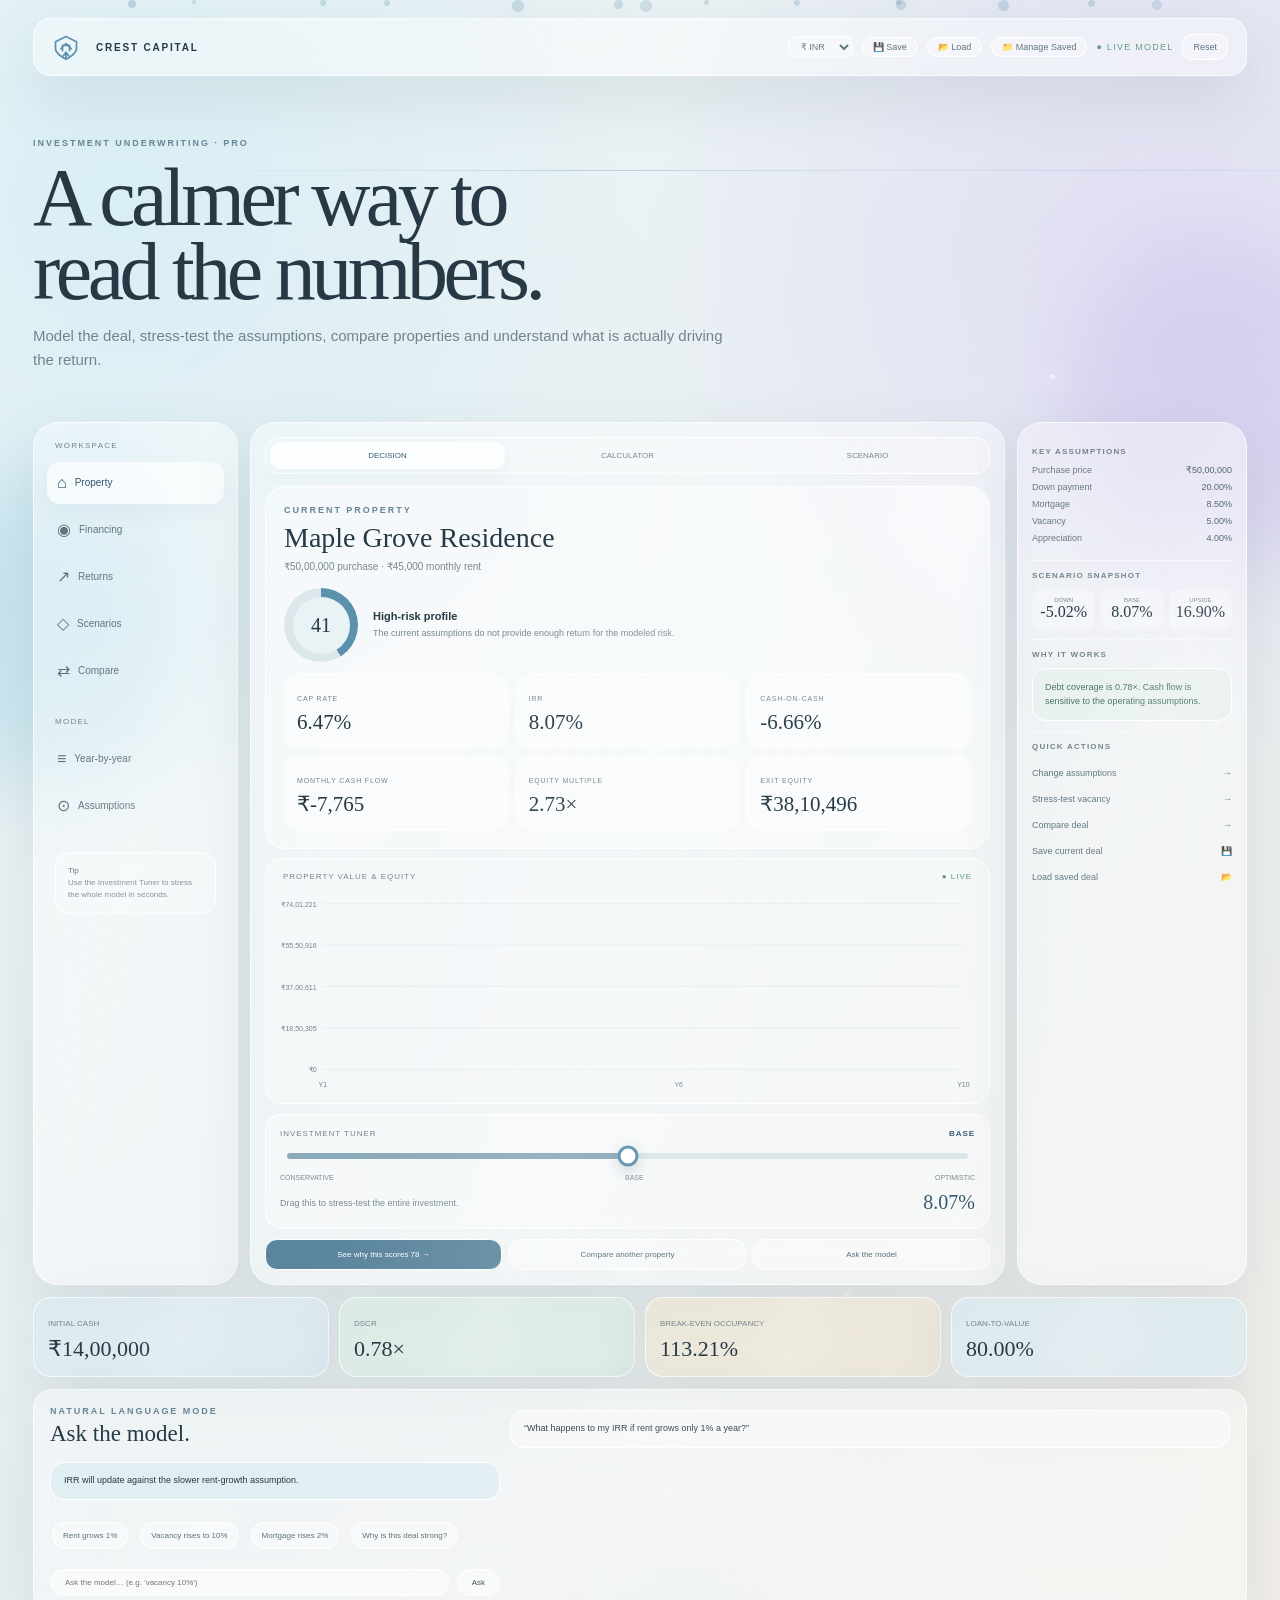
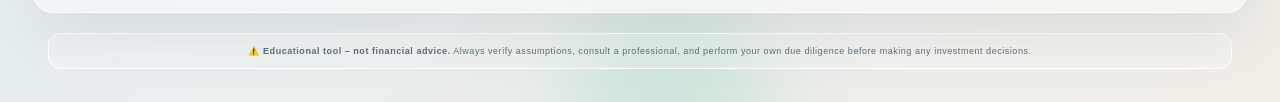
==== commit 0979f0e1: "Update index.html" ====
--- a/index.html
+++ b/index.html
@@ -8,6 +8,46 @@
 <link rel="stylesheet" href="style.css">
 </head>
 <body>
+  <!-- PERMANENT FLOATING PARTICLES (never removed by JS) -->
+<div id="permanent-particles" style="position:fixed;top:0;left:0;width:100%;height:100%;pointer-events:none;z-index:9999;overflow:hidden;">
+  <style>
+    .perm-dot {
+      position: absolute;
+      border-radius: 50%;
+      background: rgba(92, 145, 173, 0.25);
+      box-shadow: 0 0 20px rgba(92, 145, 173, 0.1);
+      animation: permFloat 8s ease-in-out infinite;
+    }
+    .perm-dot:nth-child(1) { left: 10%; width: 8px; height: 8px; animation-duration: 7s; }
+    .perm-dot:nth-child(2) { left: 25%; width: 6px; height: 6px; animation-duration: 9s; animation-delay: 1s; }
+    .perm-dot:nth-child(3) { left: 40%; width: 12px; height: 12px; animation-duration: 8s; animation-delay: 2s; }
+    .perm-dot:nth-child(4) { left: 55%; width: 5px; height: 5px; animation-duration: 6s; animation-delay: 0.5s; }
+    .perm-dot:nth-child(5) { left: 70%; width: 10px; height: 10px; animation-duration: 10s; animation-delay: 3s; }
+    .perm-dot:nth-child(6) { left: 85%; width: 7px; height: 7px; animation-duration: 11s; animation-delay: 1.5s; }
+    .perm-dot:nth-child(7) { left: 15%; width: 4px; height: 4px; animation-duration: 7s; animation-delay: 2.5s; }
+    .perm-dot:nth-child(8) { left: 48%; width: 9px; height: 9px; animation-duration: 9s; animation-delay: 0.8s; }
+    .perm-dot:nth-child(9) { left: 62%; width: 6px; height: 6px; animation-duration: 8s; animation-delay: 3.5s; }
+    .perm-dot:nth-child(10) { left: 78%; width: 11px; height: 11px; animation-duration: 12s; animation-delay: 4s; }
+
+    @keyframes permFloat {
+      0%, 100% { transform: translate(0, 0) scale(1); opacity: 0.2; }
+      25% { transform: translate(30px, -40px) scale(1.3); opacity: 0.8; }
+      50% { transform: translate(-20px, -80px) scale(1); opacity: 0.5; }
+      75% { transform: translate(40px, -120px) scale(1.2); opacity: 0.9; }
+      100% { transform: translate(0, -180px) scale(0.8); opacity: 0; }
+    }
+  </style>
+  <div class="perm-dot"></div>
+  <div class="perm-dot"></div>
+  <div class="perm-dot"></div>
+  <div class="perm-dot"></div>
+  <div class="perm-dot"></div>
+  <div class="perm-dot"></div>
+  <div class="perm-dot"></div>
+  <div class="perm-dot"></div>
+  <div class="perm-dot"></div>
+  <div class="perm-dot"></div>
+</div>
   <div id="particle-layer" style="position:fixed;top:0;left:0;width:100%;height:100%;pointer-events:none;z-index:1;overflow:hidden;">
   <div class="dot" style="position:absolute;width:8px;height:8px;background:rgba(92,145,173,0.3);border-radius:50%;left:10%;animation:floatDot 7s ease-in-out infinite;"></div>
   <div class="dot" style="position:absolute;width:6px;height:6px;background:rgba(92,145,173,0.25);border-radius:50%;left:30%;animation:floatDot 9s ease-in-out infinite 1s;"></div>
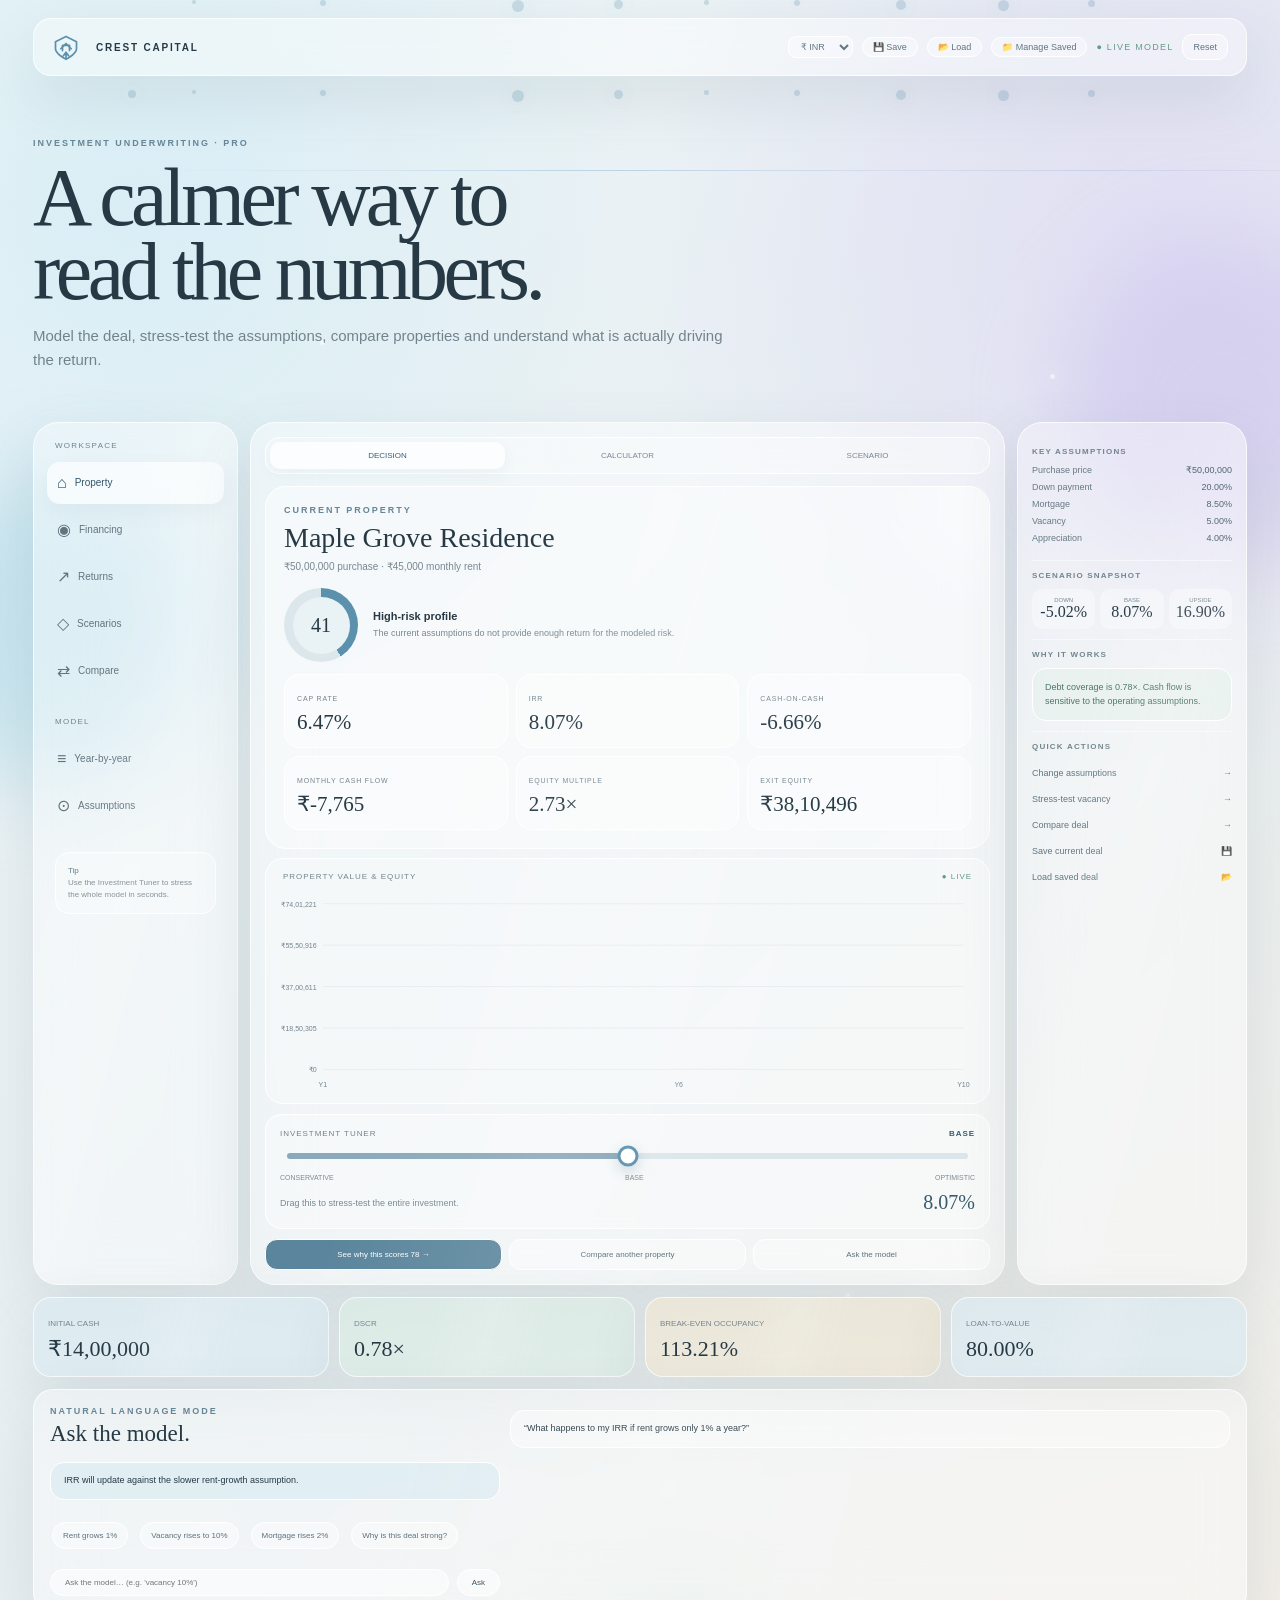
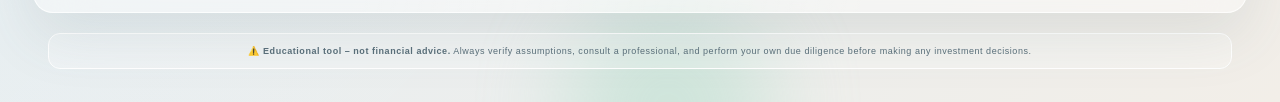
==== commit 6b9a1bea: "Update index.html" ====
--- a/index.html
+++ b/index.html
@@ -8,60 +8,52 @@
 <link rel="stylesheet" href="style.css">
 </head>
 <body>
-  <!-- PERMANENT FLOATING PARTICLES (never removed by JS) -->
-<div id="permanent-particles" style="position:fixed;top:0;left:0;width:100%;height:100%;pointer-events:none;z-index:9999;overflow:hidden;">
+<!-- ==================================================== -->
+<!-- PERMANENT PARTICLES – never touched by JavaScript    -->
+<!-- ==================================================== -->
+<div id="particle-layer" aria-hidden="true">
   <style>
-    .perm-dot {
+    #particle-layer {
+      position: fixed;
+      top: 0;
+      left: 0;
+      width: 100%;
+      height: 100%;
+      pointer-events: none;
+      z-index: 999999;
+      overflow: hidden;
+    }
+    .pdot {
       position: absolute;
       border-radius: 50%;
       background: rgba(92, 145, 173, 0.25);
       box-shadow: 0 0 20px rgba(92, 145, 173, 0.1);
-      animation: permFloat 8s ease-in-out infinite;
+      animation: pfloat 8s ease-in-out infinite;
     }
-    .perm-dot:nth-child(1) { left: 10%; width: 8px; height: 8px; animation-duration: 7s; }
-    .perm-dot:nth-child(2) { left: 25%; width: 6px; height: 6px; animation-duration: 9s; animation-delay: 1s; }
-    .perm-dot:nth-child(3) { left: 40%; width: 12px; height: 12px; animation-duration: 8s; animation-delay: 2s; }
-    .perm-dot:nth-child(4) { left: 55%; width: 5px; height: 5px; animation-duration: 6s; animation-delay: 0.5s; }
-    .perm-dot:nth-child(5) { left: 70%; width: 10px; height: 10px; animation-duration: 10s; animation-delay: 3s; }
-    .perm-dot:nth-child(6) { left: 85%; width: 7px; height: 7px; animation-duration: 11s; animation-delay: 1.5s; }
-    .perm-dot:nth-child(7) { left: 15%; width: 4px; height: 4px; animation-duration: 7s; animation-delay: 2.5s; }
-    .perm-dot:nth-child(8) { left: 48%; width: 9px; height: 9px; animation-duration: 9s; animation-delay: 0.8s; }
-    .perm-dot:nth-child(9) { left: 62%; width: 6px; height: 6px; animation-duration: 8s; animation-delay: 3.5s; }
-    .perm-dot:nth-child(10) { left: 78%; width: 11px; height: 11px; animation-duration: 12s; animation-delay: 4s; }
-
-    @keyframes permFloat {
-      0%, 100% { transform: translate(0, 0) scale(1); opacity: 0.2; }
-      25% { transform: translate(30px, -40px) scale(1.3); opacity: 0.8; }
-      50% { transform: translate(-20px, -80px) scale(1); opacity: 0.5; }
-      75% { transform: translate(40px, -120px) scale(1.2); opacity: 0.9; }
-      100% { transform: translate(0, -180px) scale(0.8); opacity: 0; }
+    .pdot:nth-child(1) { left: 10%; width: 8px; height: 8px; animation-duration: 7s; }
+    .pdot:nth-child(2) { left: 25%; width: 6px; height: 6px; animation-duration: 9s; animation-delay: 1s; }
+    .pdot:nth-child(3) { left: 40%; width: 12px; height: 12px; animation-duration: 8s; animation-delay: 2s; }
+    .pdot:nth-child(4) { left: 55%; width: 5px; height: 5px; animation-duration: 6s; animation-delay: .5s; }
+    .pdot:nth-child(5) { left: 70%; width: 10px; height: 10px; animation-duration: 10s; animation-delay: 3s; }
+    .pdot:nth-child(6) { left: 85%; width: 7px; height: 7px; animation-duration: 11s; animation-delay: 1.5s; }
+    .pdot:nth-child(7) { left: 15%; width: 4px; height: 4px; animation-duration: 7s; animation-delay: 2.5s; }
+    .pdot:nth-child(8) { left: 48%; width: 9px; height: 9px; animation-duration: 9s; animation-delay: .8s; }
+    .pdot:nth-child(9) { left: 62%; width: 6px; height: 6px; animation-duration: 8s; animation-delay: 3.5s; }
+    .pdot:nth-child(10) { left: 78%; width: 11px; height: 11px; animation-duration: 12s; animation-delay: 4s; }
+    @keyframes pfloat {
+      0%, 100% { transform: translate(0, 0) scale(1); opacity: .2; }
+      25% { transform: translate(30px, -40px) scale(1.3); opacity: .8; }
+      50% { transform: translate(-20px, -80px) scale(1); opacity: .5; }
+      75% { transform: translate(40px, -120px) scale(1.2); opacity: .9; }
+      100% { transform: translate(0, -180px) scale(.8); opacity: 0; }
     }
   </style>
-  <div class="perm-dot"></div>
-  <div class="perm-dot"></div>
-  <div class="perm-dot"></div>
-  <div class="perm-dot"></div>
-  <div class="perm-dot"></div>
-  <div class="perm-dot"></div>
-  <div class="perm-dot"></div>
-  <div class="perm-dot"></div>
-  <div class="perm-dot"></div>
-  <div class="perm-dot"></div>
+  <div class="pdot"></div><div class="pdot"></div><div class="pdot"></div>
+  <div class="pdot"></div><div class="pdot"></div><div class="pdot"></div>
+  <div class="pdot"></div><div class="pdot"></div><div class="pdot"></div>
+  <div class="pdot"></div>
 </div>
-  <div id="particle-layer" style="position:fixed;top:0;left:0;width:100%;height:100%;pointer-events:none;z-index:1;overflow:hidden;">
-  <div class="dot" style="position:absolute;width:8px;height:8px;background:rgba(92,145,173,0.3);border-radius:50%;left:10%;animation:floatDot 7s ease-in-out infinite;"></div>
-  <div class="dot" style="position:absolute;width:6px;height:6px;background:rgba(92,145,173,0.25);border-radius:50%;left:30%;animation:floatDot 9s ease-in-out infinite 1s;"></div>
-  <div class="dot" style="position:absolute;width:12px;height:12px;background:rgba(92,145,173,0.2);border-radius:50%;left:50%;animation:floatDot 8s ease-in-out infinite 2s;"></div>
-  <div class="dot" style="position:absolute;width:5px;height:5px;background:rgba(92,145,173,0.3);border-radius:50%;left:70%;animation:floatDot 6s ease-in-out infinite 0.5s;"></div>
-  <div class="dot" style="position:absolute;width:10px;height:10px;background:rgba(92,145,173,0.2);border-radius:50%;left:90%;animation:floatDot 10s ease-in-out infinite 3s;"></div>
-</div>
-<style>
-@keyframes floatDot {
-  0%, 100% { transform: translate(0, 0) scale(1); opacity: 0.2; }
-  50% { transform: translate(30px, -100px) scale(1.5); opacity: 0.8; }
-  100% { transform: translate(0, -200px) scale(0.8); opacity: 0; }
-}
-</style>
+
 <div class="scene">
   <div class="orb o1"></div><div class="orb o2"></div><div class="orb o3"></div>
   <div class="particle p1"></div><div class="particle p2"></div><div class="particle p3"></div>
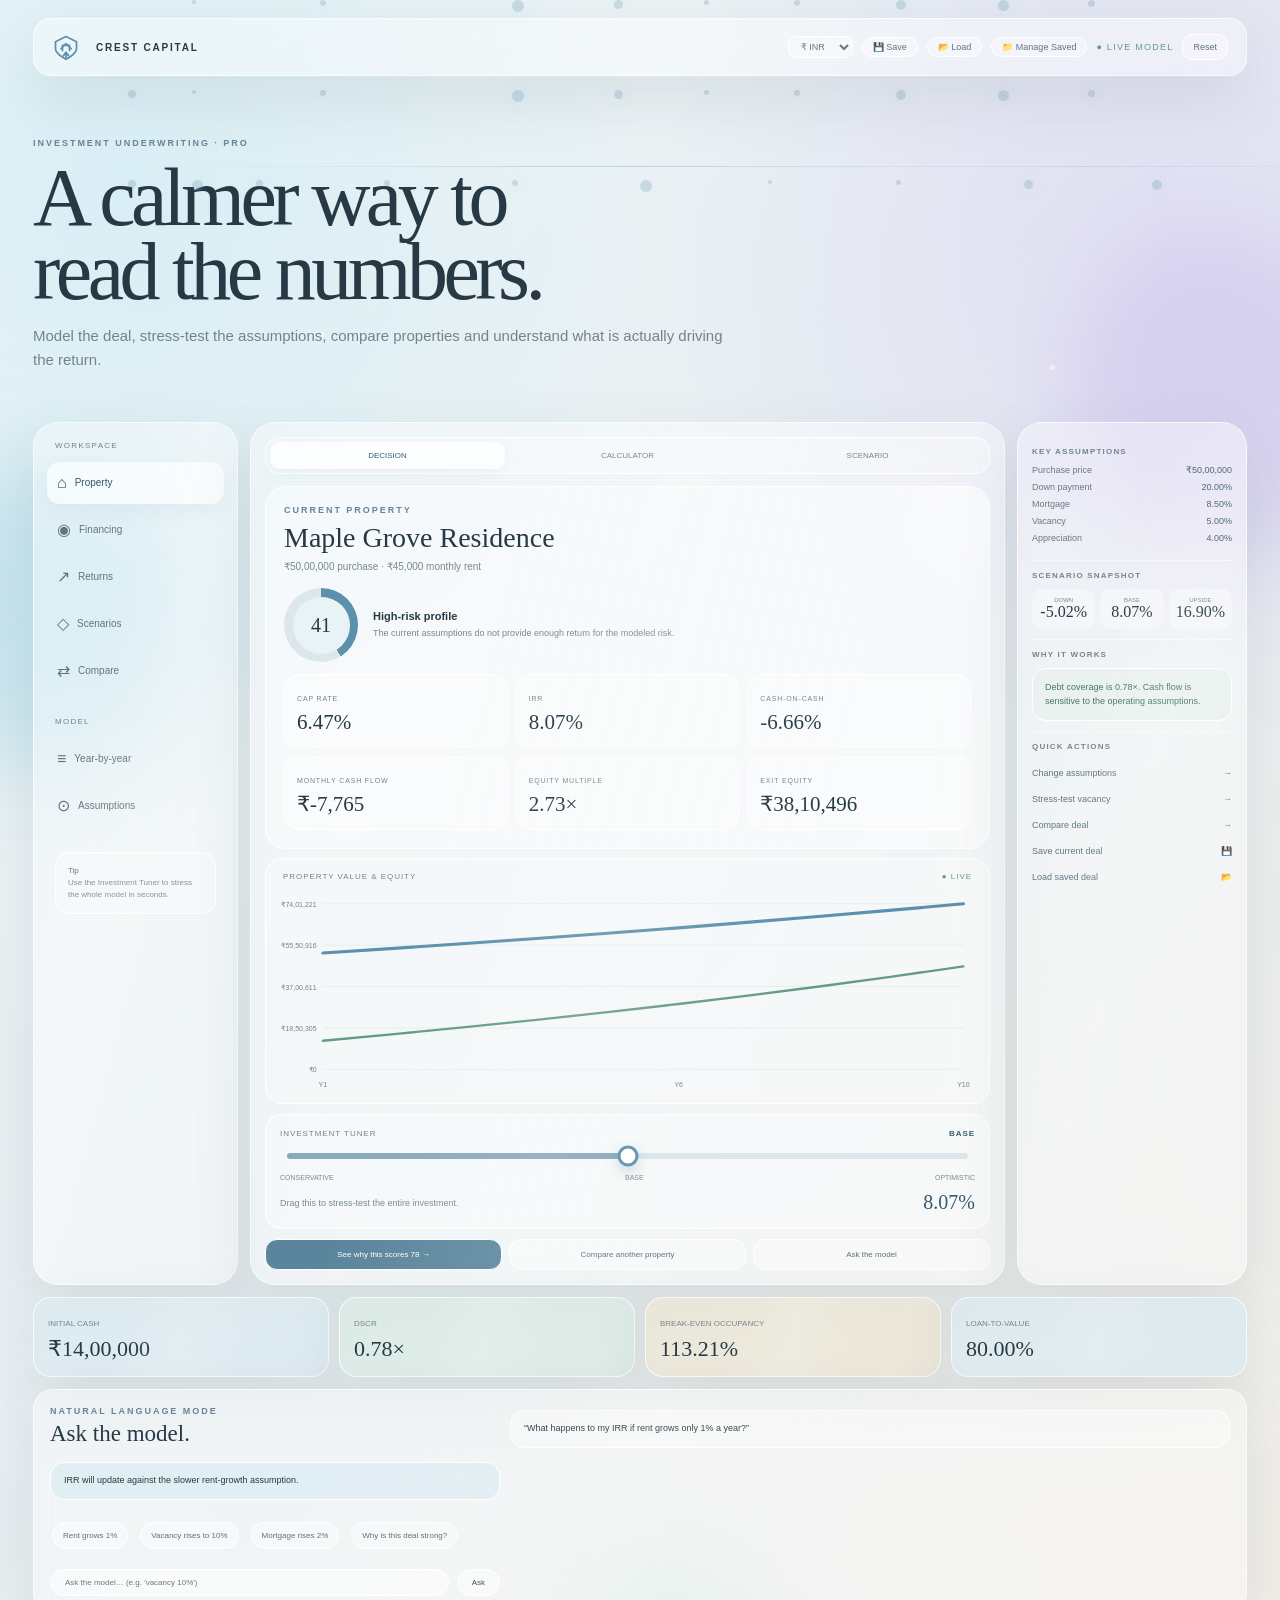
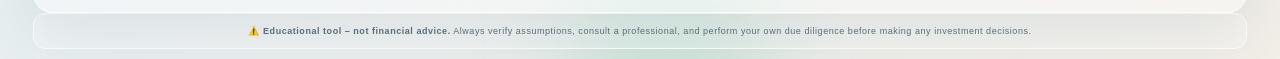
==== commit 5ee59a25: "Refactor particle classes and styles in index.html Replaced 'pdot' class with 'pp' class for particl" ====
--- a/index.html
+++ b/index.html
@@ -8,57 +8,30 @@
 <link rel="stylesheet" href="style.css">
 </head>
 <body>
-<!-- ==================================================== -->
-<!-- PERMANENT PARTICLES – never touched by JavaScript    -->
-<!-- ==================================================== -->
-<div id="particle-layer" aria-hidden="true">
+<!-- PERMANENT PARTICLES -->
+<div style="position:fixed;top:0;left:0;width:100%;height:100%;pointer-events:none;z-index:999999;overflow:hidden;">
   <style>
-    #particle-layer {
-      position: fixed;
-      top: 0;
-      left: 0;
-      width: 100%;
-      height: 100%;
-      pointer-events: none;
-      z-index: 999999;
-      overflow: hidden;
-    }
-    .pdot {
-      position: absolute;
-      border-radius: 50%;
-      background: rgba(92, 145, 173, 0.25);
-      box-shadow: 0 0 20px rgba(92, 145, 173, 0.1);
-      animation: pfloat 8s ease-in-out infinite;
-    }
-    .pdot:nth-child(1) { left: 10%; width: 8px; height: 8px; animation-duration: 7s; }
-    .pdot:nth-child(2) { left: 25%; width: 6px; height: 6px; animation-duration: 9s; animation-delay: 1s; }
-    .pdot:nth-child(3) { left: 40%; width: 12px; height: 12px; animation-duration: 8s; animation-delay: 2s; }
-    .pdot:nth-child(4) { left: 55%; width: 5px; height: 5px; animation-duration: 6s; animation-delay: .5s; }
-    .pdot:nth-child(5) { left: 70%; width: 10px; height: 10px; animation-duration: 10s; animation-delay: 3s; }
-    .pdot:nth-child(6) { left: 85%; width: 7px; height: 7px; animation-duration: 11s; animation-delay: 1.5s; }
-    .pdot:nth-child(7) { left: 15%; width: 4px; height: 4px; animation-duration: 7s; animation-delay: 2.5s; }
-    .pdot:nth-child(8) { left: 48%; width: 9px; height: 9px; animation-duration: 9s; animation-delay: .8s; }
-    .pdot:nth-child(9) { left: 62%; width: 6px; height: 6px; animation-duration: 8s; animation-delay: 3.5s; }
-    .pdot:nth-child(10) { left: 78%; width: 11px; height: 11px; animation-duration: 12s; animation-delay: 4s; }
-    @keyframes pfloat {
-      0%, 100% { transform: translate(0, 0) scale(1); opacity: .2; }
-      25% { transform: translate(30px, -40px) scale(1.3); opacity: .8; }
-      50% { transform: translate(-20px, -80px) scale(1); opacity: .5; }
-      75% { transform: translate(40px, -120px) scale(1.2); opacity: .9; }
-      100% { transform: translate(0, -180px) scale(.8); opacity: 0; }
-    }
+    .pp{position:absolute;border-radius:50%;background:rgba(92,145,173,0.25);box-shadow:0 0 20px rgba(92,145,173,0.1);animation:ppf 8s ease-in-out infinite}
+    .pp:nth-child(1){left:10%;width:8px;height:8px;animation-duration:7s}
+    .pp:nth-child(2){left:25%;width:6px;height:6px;animation-duration:9s;animation-delay:1s}
+    .pp:nth-child(3){left:40%;width:12px;height:12px;animation-duration:8s;animation-delay:2s}
+    .pp:nth-child(4){left:55%;width:5px;height:5px;animation-duration:6s;animation-delay:.5s}
+    .pp:nth-child(5){left:70%;width:10px;height:10px;animation-duration:10s;animation-delay:3s}
+    .pp:nth-child(6){left:85%;width:7px;height:7px;animation-duration:11s;animation-delay:1.5s}
+    .pp:nth-child(7){left:15%;width:4px;height:4px;animation-duration:7s;animation-delay:2.5s}
+    .pp:nth-child(8){left:48%;width:9px;height:9px;animation-duration:9s;animation-delay:.8s}
+    .pp:nth-child(9){left:62%;width:6px;height:6px;animation-duration:8s;animation-delay:3.5s}
+    .pp:nth-child(10){left:78%;width:11px;height:11px;animation-duration:12s;animation-delay:4s}
+    @keyframes ppf{0%,100%{transform:translate(0,0) scale(1);opacity:.2}25%{transform:translate(30px,-40px) scale(1.3);opacity:.8}50%{transform:translate(-20px,-80px) scale(1);opacity:.5}75%{transform:translate(40px,-120px) scale(1.2);opacity:.9}100%{transform:translate(0,-180px) scale(.8);opacity:0}}
   </style>
-  <div class="pdot"></div><div class="pdot"></div><div class="pdot"></div>
-  <div class="pdot"></div><div class="pdot"></div><div class="pdot"></div>
-  <div class="pdot"></div><div class="pdot"></div><div class="pdot"></div>
-  <div class="pdot"></div>
+  <div class="pp"></div><div class="pp"></div><div class="pp"></div><div class="pp"></div><div class="pp"></div>
+  <div class="pp"></div><div class="pp"></div><div class="pp"></div><div class="pp"></div><div class="pp"></div>
 </div>
 
 <div class="scene">
   <div class="orb o1"></div><div class="orb o2"></div><div class="orb o3"></div>
   <div class="particle p1"></div><div class="particle p2"></div><div class="particle p3"></div>
   <div class="particle p4"></div><div class="particle p5"></div>
-  <!-- Data flow lines -->
   <div class="flow-line"></div>
   <div class="flow-line" style="animation-delay:2s; width:70%; left:10%;"></div>
   <div class="flow-line" style="animation-delay:4s; width:50%; left:60%;"></div>
--- a/style.css
+++ b/style.css
@@ -11,7 +11,7 @@
   padding: 18px 18px 0 18px;
 }
 .note {
-  margin-bottom: 10px;
+  margin: 0 0 10px 0 !important;
 }
 *{box-sizing:border-box}
 :root{--ink:#263944;--muted:#73838c;--blue:#5c91ad;--green:#649b84;--gold:#a47b48;--line:#ffffffb8;--glass:#ffffff58;--soft:#e9f2f5}
@@ -37,8 +37,8 @@
 .flow-line:nth-child(2){top:30%;width:30%;left:10%;animation-duration:14s}
 .flow-line:nth-child(3){top:60%;width:50%;left:50%;animation-duration:18s}
 @keyframes flowUp{0%{transform:translateY(80vh) scaleX(.5);opacity:0}30%{opacity:.6}70%{opacity:.4}100%{transform:translateY(-100vh) scaleX(1.2);opacity:0}}
-.wrap{position:relative;z-index:2;max-width:1250px;margin:auto;padding:18px}
-.glass{background:rgba(255,255,255,.39);border:1px solid var(--line);backdrop-filter:blur(28px);-webkit-backdrop-filter:blur(28px);box-shadow:0 22px 60px rgba(70,96,110,.12);position:relative;overflow:hidden}
+.wrap{position:relative;z-index:2;max-width:1250px;margin:auto;padding:18px 18px 0 18px}
+.glass{background:rgba(255,255,255,.39);border:1px solid var(--line);backdrop-filter:blur(28px);-webkit-backdrop-filter:blur(28px);box-shadow:0 22px 60px rgba(70,96,110,.12);position:relative;overflow:hidden;opacity:0;animation:fadeIn 0.8s ease forwards}
 .glass::after{content:'';position:absolute;inset:0;background:linear-gradient(105deg,transparent 30%,rgba(255,255,255,.12)50%,transparent 70%);pointer-events:none;z-index:1;animation:glassReflect 10s ease-in-out infinite;border-radius:inherit}
 @keyframes glassReflect{0%{transform:translateX(-100%) skewX(-20deg)}100%{transform:translateX(100%) skewX(-20deg)}}
 .nav{height:58px;border-radius:18px;display:flex;align-items:center;justify-content:space-between;padding:0 18px}
@@ -46,8 +46,9 @@
 .brand svg{color:var(--blue)}
 .nav-right{display:flex;gap:9px;align-items:center}
 .nav-right span{font-size:9px;letter-spacing:.14em;color:var(--green)}
-.ghost,.smallbtn{border:1px solid #fff;background:#ffffff55;color:#5f7480;border-radius:10px;padding:7px 10px;font-size:9px;cursor:pointer}
-.hero{padding:62px 0 34px}
+.ghost,.smallbtn{border:1px solid #fff;background:#ffffff55;color:#5f7480;border-radius:10px;padding:7px 10px;font-size:9px;cursor:pointer;transition:transform 0.2s ease, box-shadow 0.3s ease}
+.ghost:hover,.smallbtn:hover{transform:scale(1.06);box-shadow:0 6px 30px rgba(92,145,173,0.35)}
+.hero{padding:62px 0 34px;opacity:0;animation:heroFade 1s ease forwards}
 .eyebrow,.eyebrow2{font-size:9px;letter-spacing:.22em;color:#668596;font-weight:800}
 .hero h1{font:400 clamp(50px,7vw,82px)/.9 Georgia,serif;letter-spacing:-.055em;margin:13px 0}
 .hero p{max-width:700px;color:var(--muted);line-height:1.65;font-size:15px}
@@ -70,14 +71,15 @@
 .deal-title{font:400 28px Georgia,serif;margin:7px 0}
 .deal-sub{font-size:10px;color:#788891}
 .score-row{display:flex;align-items:center;gap:15px;margin-top:16px}
-.score{width:74px;height:74px;border-radius:50%;background:conic-gradient(var(--blue) 0 78%,#dce7eb 78%);display:grid;place-items:center;position:relative;transition:.5s}
+.score{width:74px;height:74px;border-radius:50%;background:conic-gradient(var(--blue) 0 78%,#dce7eb 78%);display:grid;place-items:center;position:relative;transition:transform 0.3s ease, box-shadow 0.3s ease}
 .score:after{content:"";position:absolute;width:57px;height:57px;border-radius:50%;background:#e9f2f5}
 .score span{position:relative;z-index:2;font:400 20px Georgia,serif}
 .score-copy b{display:block;font-size:11px}
 .score-copy span{font-size:9px;color:#778892}
+.score:hover{transform:scale(1.1);box-shadow:0 0 50px rgba(92,145,173,0.25)}
 .metrics{display:grid;grid-template-columns:repeat(3,1fr);gap:8px;margin-top:12px}
-.metric{padding:12px;border-radius:15px;background:#ffffff55;border:1px solid #fff;transition:.3s}
-.metric:hover{transform:translateY(-2px);background:#ffffff78}
+.metric{padding:12px;border-radius:15px;background:#ffffff55;border:1px solid #fff;transition:transform 0.3s ease, box-shadow 0.3s ease, background 0.3s ease}
+.metric:hover{transform:translateY(-8px) scale(1.02);background:#ffffff78;box-shadow:0 20px 50px rgba(45,55,52,0.2)}
 .metric span{font-size:7px;letter-spacing:.12em;color:#73838c}
 .metric strong{display:block;font:400 21px Georgia,serif;margin-top:5px;white-space:nowrap;overflow:hidden;text-overflow:ellipsis}
 .chart-card{margin-top:9px;border-radius:18px;background:#ffffff48;border:1px solid #fff;padding:10px}
@@ -86,8 +88,9 @@
 .chart{height:205px}
 .chart svg{width:100%;height:100%}
 .gridline{stroke:#66818e20;stroke-width:1}
-.path{fill:none;stroke:#5c91ad;stroke-width:4;stroke-linecap:round;stroke-linejoin:round;stroke-dasharray:1000;stroke-dashoffset:1000;animation:draw 4.5s ease-out infinite alternate}
-.eq{fill:none;stroke:#649b84;stroke-width:3;stroke-linecap:round;stroke-linejoin:round;stroke-dasharray:1000;stroke-dashoffset:1000;animation:draw 4.5s ease-out infinite alternate;animation-delay:.45s}
+.path,.eq{fill:none;stroke-linecap:round;stroke-linejoin:round;stroke-dasharray:1000;stroke-dashoffset:1000;animation:draw 4.5s ease-out forwards}
+.path{stroke:#5c91ad;stroke-width:4}
+.eq{stroke:#649b84;stroke-width:3;animation-delay:.45s}
 @keyframes draw{to{stroke-dashoffset:0}}
 .tuner{margin-top:10px;padding:14px;border-radius:16px;background:#ffffff55;border:1px solid #fff}
 .controlhead{display:flex;justify-content:space-between;font-size:8px;letter-spacing:.12em;color:#71818a}
@@ -99,7 +102,8 @@
 .tuner-summary{display:flex;justify-content:space-between;gap:12px;align-items:center;margin-top:10px;font-size:9px;color:#778892}
 .tuner-summary strong{font:400 20px Georgia,serif;color:#365b6e}
 .quick-actions{display:grid;grid-template-columns:1fr 1fr 1fr;gap:7px;margin-top:10px}
-.quick-actions button{border:1px solid #fff;background:#ffffff5c;border-radius:12px;padding:10px;color:#5d707b;font-size:8px;cursor:pointer}
+.quick-actions button{border:1px solid #fff;background:#ffffff5c;border-radius:12px;padding:10px;color:#5d707b;font-size:8px;cursor:pointer;transition:transform 0.2s ease, box-shadow 0.3s ease}
+.quick-actions button:hover{transform:scale(1.06);box-shadow:0 6px 30px rgba(92,145,173,0.35)}
 .quick-actions .primary{background:#5a859c;color:white}
 .right{padding:14px}
 .right-section{padding:10px 0;border-bottom:1px solid #fff7}
@@ -108,22 +112,25 @@
 .field{display:flex;justify-content:space-between;align-items:center;font-size:9px;color:#687983;margin:7px 0}
 .field b{font-weight:500;color:#3f5663}
 .insight{padding:12px;border-radius:14px;background:#e5f1ec9e;border:1px solid #fff;color:#4c7565;font-size:9px;line-height:1.5}
-.right-action{display:flex;justify-content:space-between;width:100%;border:0;background:transparent;color:#5f7580;font-size:9px;padding:8px 0;cursor:pointer}
+.right-action{display:flex;justify-content:space-between;width:100%;border:0;background:transparent;color:#5f7580;font-size:9px;padding:8px 0;cursor:pointer;transition:transform 0.2s ease, color 0.2s ease}
+.right-action:hover{transform:scale(1.02);color:#3f5663}
 .right-action b{font-weight:500}
-.bottom-metrics{display:grid;grid-template-columns:repeat(4,1fr);gap:10px;margin-top:12px}
-.tile{padding:14px;border-radius:18px}
+.bottom-metrics{display:grid;grid-template-columns:repeat(4,1fr);gap:10px;margin-top:12px;margin-bottom:0}
+.tile{padding:14px;border-radius:18px;transition:transform 0.3s ease, box-shadow 0.3s ease;opacity:0;animation:fadeIn 0.8s ease forwards;animation-delay:0.2s}
 .tile span{font-size:8px;color:#74858e}
 .tile strong{display:block;font:400 22px Georgia,serif;margin-top:6px}
 .tile.blue{background:#dcebf1b8}
 .tile.green{background:#dcece5b8}
 .tile.gold{background:#eee6d5b8}
-.natural{margin-top:12px;border-radius:20px;padding:16px;display:grid;grid-template-columns:1fr 1.6fr;gap:10px;align-items:center}
+.tile:hover{transform:translateY(-4px) scale(1.02);box-shadow:0 12px 30px rgba(45,55,52,0.12)}
+.natural{margin-top:12px;border-radius:20px;padding:16px;display:grid;grid-template-columns:1fr 1.6fr;gap:10px;align-items:center;opacity:0;animation:slideIn 0.8s ease forwards;animation-delay:0.3s}
 .natural h3{font:400 23px Georgia,serif;margin:5px 0}
 .question,.answer{padding:11px 13px;border-radius:14px;font-size:9px;line-height:1.5}
 .question{background:#ffffff5d;border:1px solid #fff}
 .answer{background:#dcecf1b8;border:1px solid #fff}
 .chips{grid-column:1/-1}
-.chips button{border:1px solid #fff;background:#ffffff5d;color:#5d707b;border-radius:18px;padding:8px 10px;font-size:8px;margin:2px;cursor:pointer}
+.chips button{border:1px solid #fff;background:#ffffff5d;color:#5d707b;border-radius:18px;padding:8px 10px;font-size:8px;margin:2px;cursor:pointer;transition:transform 0.2s ease, box-shadow 0.2s ease}
+.chips button:hover{transform:scale(1.05);box-shadow:0 4px 15px rgba(92,145,173,0.2)}
 .section-heading{display:flex;justify-content:space-between;align-items:end;margin:4px 4px 14px}
 .section-heading>div>span{font-size:8px;letter-spacing:.16em;color:#71838d}
 .section-heading h2{font:400 29px Georgia,serif;margin:5px 0 0}
@@ -138,7 +145,8 @@
 .input-row input{width:100%;border:1px solid #fff;background:#ffffff80;color:#314b58;border-radius:10px;padding:9px;outline:none}
 .input-row input:focus{background:#fff;border-color:#9db8c5}
 .scenario-grid{display:grid;grid-template-columns:repeat(3,1fr);gap:9px}
-.scenario-card{padding:16px;border-radius:19px;background:#ffffff58;border:1px solid #fff}
+.scenario-card{padding:16px;border-radius:19px;background:#ffffff58;border:1px solid #fff;transition:transform 0.3s ease, box-shadow 0.3s ease}
+.scenario-card:hover{transform:translateY(-4px) scale(1.01);box-shadow:0 12px 30px rgba(45,55,52,0.1)}
 .scenario-card h3{font:400 23px Georgia,serif;margin:0 0 4px}
 .scenario-card .big{font:400 31px Georgia,serif;margin:10px 0 2px}
 .scenario-card small{font-size:8px;color:#74858e}
@@ -149,15 +157,18 @@
 .bar{height:7px;border-radius:7px;background:#dbe6ea;overflow:hidden}
 .bar i{display:block;height:100%;background:var(--blue);border-radius:7px}
 .compare-grid{display:grid;grid-template-columns:1fr 1fr;gap:10px}
-.property-card{padding:17px;border-radius:20px;background:#ffffff55;border:1px solid #fff}
+.property-card{padding:17px;border-radius:20px;background:#ffffff55;border:1px solid #fff;transition:transform 0.3s ease, box-shadow 0.3s ease, border-color 0.3s ease}
+.property-card:hover{transform:translateY(-6px) scale(1.02);box-shadow:0 20px 50px rgba(45,55,52,0.12);border-color:#5c91ad}
 .property-head{display:flex;justify-content:space-between;font-size:8px;letter-spacing:.13em;color:#71838d}
 .property-head button{border:0;background:transparent;color:#557b8f;font-size:8px}
 .property-card h3{font:400 25px Georgia,serif;margin:9px 0 15px}
 .compare-metrics{display:grid;grid-template-columns:1fr 1fr;gap:8px}
-.compare-metrics div{padding:11px;border-radius:13px;background:#ffffff55}
+.compare-metrics div{padding:11px;border-radius:13px;background:#ffffff55;transition:transform 0.2s ease}
+.compare-metrics div:hover{transform:scale(1.02)}
 .compare-metrics span{font-size:7px;color:#74858e}
 .compare-metrics b{display:block;font:400 20px Georgia,serif;margin-top:4px}
-.winner{margin-top:10px;padding:13px;border-radius:15px;background:#dcece5b8;color:#4d7565;font-size:9px}
+.winner{margin-top:10px;padding:13px;border-radius:15px;background:#dcece5b8;color:#4d7565;font-size:9px;transition:transform 0.3s ease, box-shadow 0.3s ease}
+.winner:hover{transform:scale(1.01);box-shadow:0 6px 20px rgba(45,55,52,0.08)}
 .table-scroll{overflow:auto;border:1px solid #fff;border-radius:14px;background:#ffffff45}
 table{width:100%;border-collapse:collapse;min-width:680px;font-size:8px}
 th,td{padding:11px 8px;border-bottom:1px solid #fff9;text-align:right}
@@ -174,107 +185,26 @@
 .mini{padding:8px 5px;border-radius:10px;background:#ffffff55;text-align:center}
 .mini span{display:block;font-size:6px;color:#74858e}
 .mini b{font:400 16px Georgia,serif}
-.note{text-align:center;color:#7a8991;font-size:8px;letter-spacing:.06em;margin:15px}
+.note{text-align:center;color:#7a8991;font-size:8px;letter-spacing:.06em;margin:0 0 10px 0}
 .hidden{display:none!important}
 .mobile-tabs{display:none}
 .modal{position:fixed;inset:0;z-index:50}
 .modal-backdrop{position:absolute;inset:0;background:#31495555;backdrop-filter:blur(8px)}
 .modal-card{position:relative;max-width:560px;margin:12vh auto;padding:24px;border-radius:24px}
-.close{position:absolute;right:14px;top:12px;border:0;background:#ffffff66;border-radius:50%;width:28px;height:28px;color:#55717f;cursor:pointer}
+.close{position:absolute;right:14px;top:12px;border:0;background:#ffffff66;border-radius:50%;width:28px;height:28px;color:#55717f;cursor:pointer;transition:transform 0.2s ease, background 0.2s ease}
+.close:hover{transform:scale(1.1);background:#ffffff99}
 .modal-card h2{font:400 30px Georgia,serif;margin:0 0 9px}
 .modal-card p{font-size:10px;color:#6f818b;line-height:1.7}
 .modal-card ul{font-size:10px;color:#536b77;line-height:1.9}
 @media(max-width:1050px){.app-shell{grid-template-columns:180px minmax(0,1fr)}.right{display:none}.bottom-metrics{grid-template-columns:repeat(4,1fr)}}
 @media(max-width:760px){.wrap{padding:12px}.hero{padding:45px 0 27px}.app-shell{display:block}.rail{display:none}.mobile-tabs{display:flex;gap:5px;margin-bottom:9px;overflow:auto}.mobile-tabs button{flex:1;min-width:65px;border:1px solid #fff;background:#ffffff55;color:#647782;border-radius:12px;padding:8px 5px;font-size:14px}.mobile-tabs button span{display:block;font-size:7px;margin-top:3px}.mobile-tabs button.active{background:#ffffffb8;color:#355e74}.metrics{grid-template-columns:repeat(2,1fr)}.quick-actions{grid-template-columns:1fr}.bottom-metrics{grid-template-columns:1fr 1fr}.natural{grid-template-columns:1fr}.chips{grid-column:auto}.form-grid,.scenario-grid,.compare-grid,.assumption-map{grid-template-columns:1fr}.section-heading{display:block}.section-heading small{display:block;margin-top:5px}.chart{height:180px}}
 @media (prefers-reduced-motion: reduce) {
-  .scene { animation: none; }
-  .scene::before { animation: none; }
-  .orb { animation: none !important; }
-  .particle { animation: none !important; }
-  .flow-line { animation: none !important; }
-  .glass::after { animation: none !important; }
-  .path, .eq { animation: none !important; }
-  .path { stroke-dashoffset: 0 !important; }
-  .eq { stroke-dashoffset: 0 !important; }
-}
-
-/* ========================================================
-   VISIBLE ANIMATIONS – you WILL see these
-   ======================================================== */
-
-/* ---- 1. Metric cards lift on hover ---- */
-.metric {
-  transition: transform 0.3s ease, box-shadow 0.3s ease;
-}
-.metric:hover {
-  transform: translateY(-12px) scale(1.03);
-  box-shadow: 0 20px 50px rgba(45, 55, 52, 0.2);
-}
-
-/* ---- 2. Property cards lift on hover ---- */
-.property-card {
-  transition: transform 0.3s ease, box-shadow 0.3s ease, border-color 0.3s ease;
-}
-.property-card:hover {
-  transform: translateY(-10px) scale(1.02);
-  box-shadow: 0 20px 50px rgba(45, 55, 52, 0.15);
-  border-color: #5c91ad;
-}
-
-/* ---- 3. Buttons pop and glow ---- */
-button:not(.navitem):not(.modebtn):not(.right-action):not(.close) {
-  transition: transform 0.2s ease, box-shadow 0.3s ease;
-}
-button:not(.navitem):not(.modebtn):not(.right-action):not(.close):hover {
-  transform: scale(1.08);
-  box-shadow: 0 6px 30px rgba(92, 145, 173, 0.4);
-}
-
-/* ---- 4. Glass cards fade in on load ---- */
-.glass {
-  animation: fadeIn 0.8s ease forwards;
-  opacity: 0;
-}
-@keyframes fadeIn {
-  0% { opacity: 0; transform: translateY(20px); }
-  100% { opacity: 1; transform: translateY(0); }
-}
-
-/* ---- 5. Hero section fade-in ---- */
-.hero {
-  animation: heroFade 1s ease forwards;
-  opacity: 0;
-}
-@keyframes heroFade {
-  0% { opacity: 0; transform: translateY(30px); }
-  100% { opacity: 1; transform: translateY(0); }
-}
-
-/* ---- 6. Natural language panel slide-in ---- */
-.natural {
-  animation: slideIn 0.8s ease forwards;
-  opacity: 0;
-  animation-delay: 0.3s;
-}
-@keyframes slideIn {
-  0% { opacity: 0; transform: translateX(-30px); }
-  100% { opacity: 1; transform: translateX(0); }
-}
-
-/* ---- 7. Score ring pulse on hover ---- */
-.score {
-  transition: transform 0.3s ease, box-shadow 0.3s ease;
-}
-.score:hover {
-  transform: scale(1.1);
-  box-shadow: 0 0 50px rgba(92, 145, 173, 0.25);
-}
-
-/* ---- 8. Reduced motion fallback ---- */
-@media (prefers-reduced-motion: reduce) {
-  .glass, .hero, .natural { animation: none; opacity: 1; }
-  .metric:hover, .property-card:hover { transform: none; box-shadow: none; }
-  button:not(.navitem):not(.modebtn):not(.right-action):not(.close):hover {
-    transform: none; box-shadow: none;
-  }
-}
+  .scene,.scene::before,.orb,.particle,.flow-line,.glass::after,.path,.eq,.tile,.natural,.glass,.hero{animation:none}
+  .path,.eq{stroke-dashoffset:0 !important}
+  .metric:hover,.property-card:hover,.scenario-card:hover,.tile:hover,.winner:hover,.right-action:hover,.close:hover,.chips button:hover,.quick-actions button:hover,.ghost:hover,.smallbtn:hover{transform:none !important;box-shadow:none !important}
+  .glass,.hero,.natural,.bottom-metrics .tile{opacity:1}
+  .score:hover{transform:none}
+}
+@keyframes fadeIn{0%{opacity:0;transform:translateY(20px)}100%{opacity:1;transform:translateY(0)}}
+@keyframes heroFade{0%{opacity:0;transform:translateY(30px)}100%{opacity:1;transform:translateY(0)}}
+@keyframes slideIn{0%{opacity:0;transform:translateX(-30px)}100%{opacity:1;transform:translateX(0)}}
